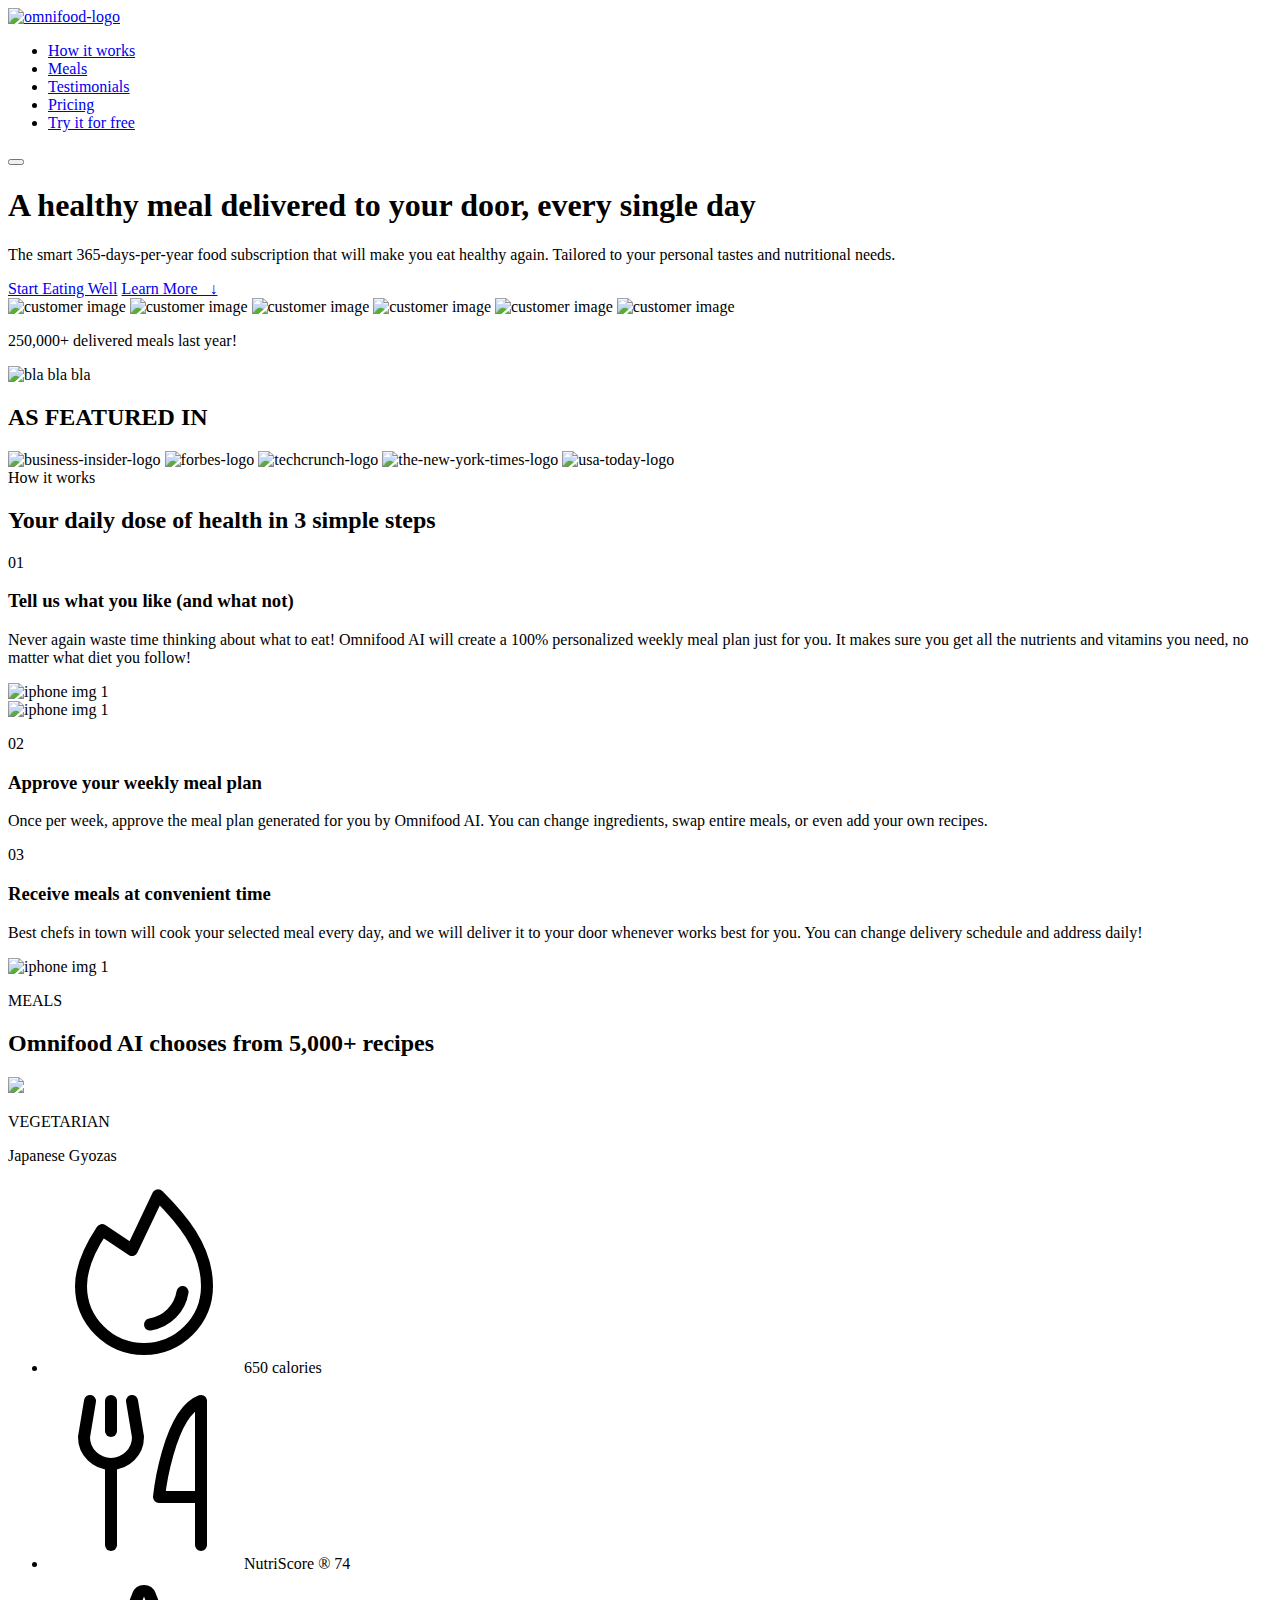
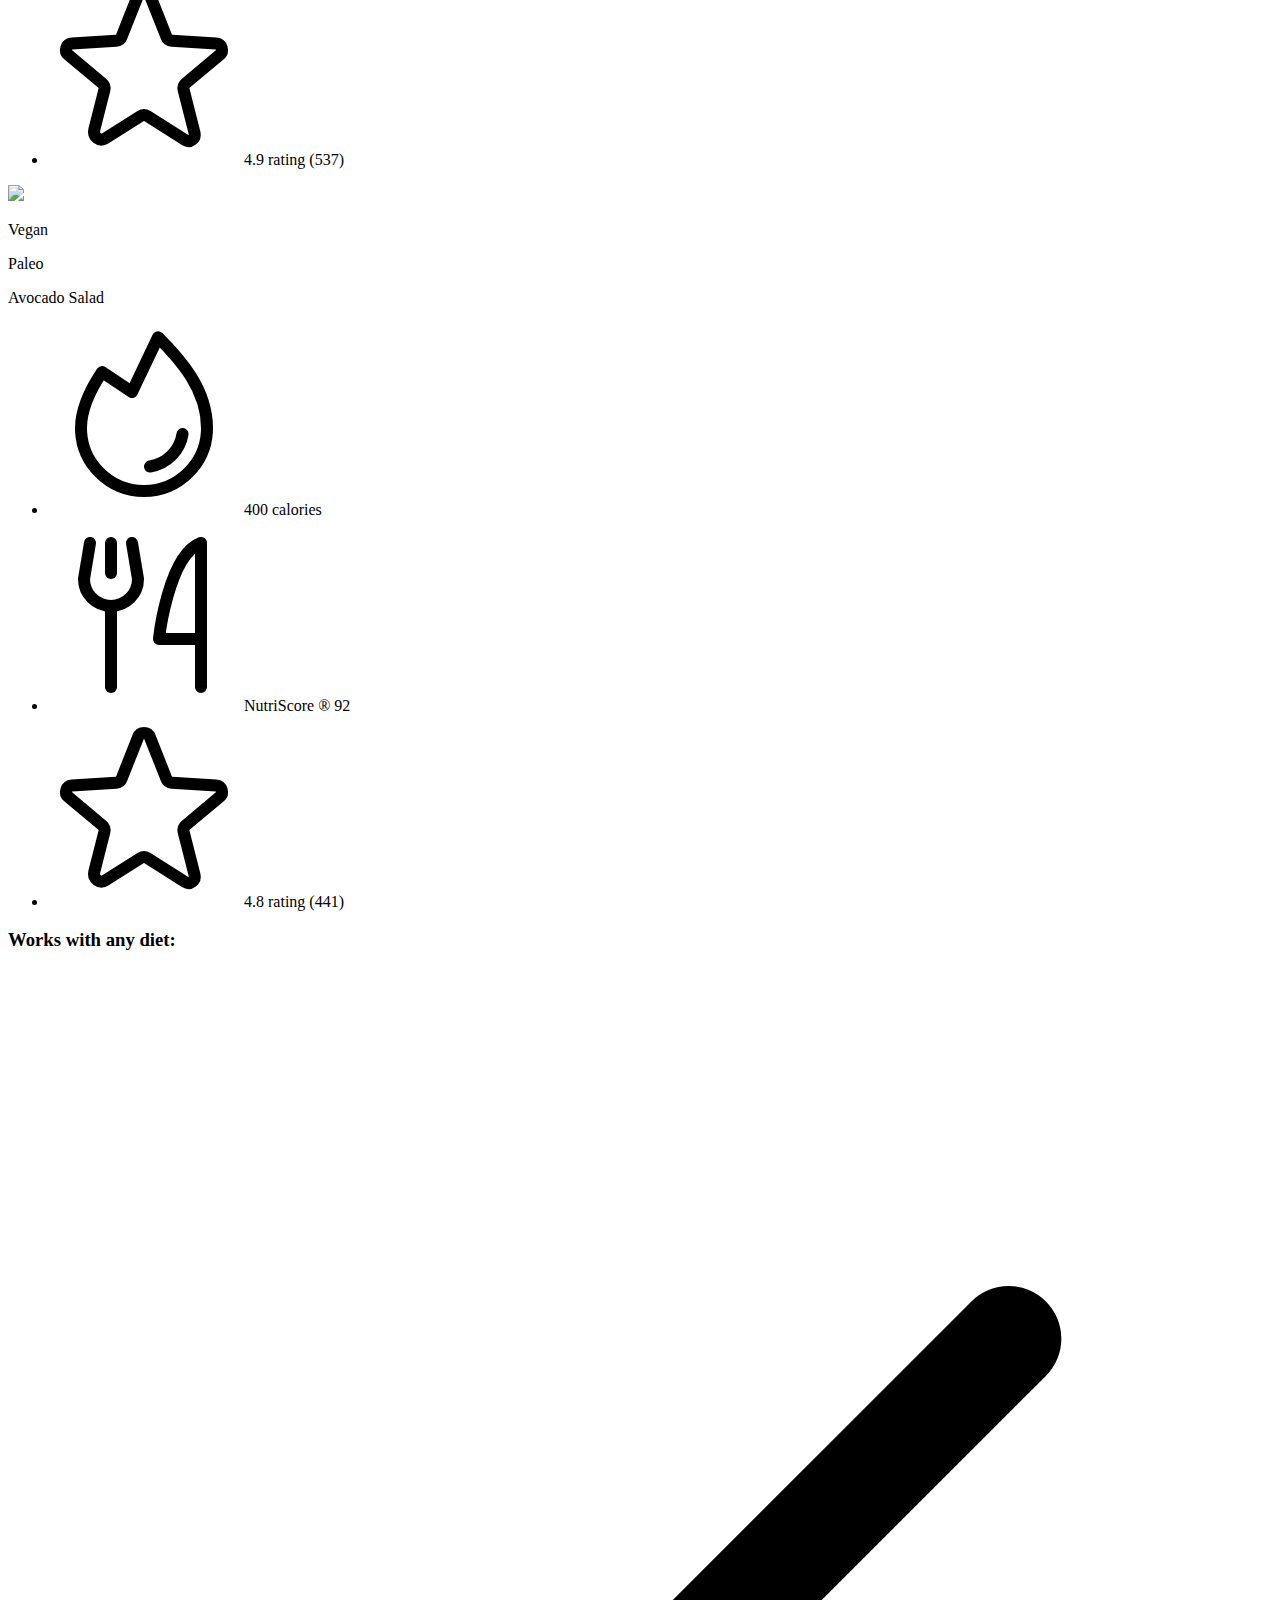
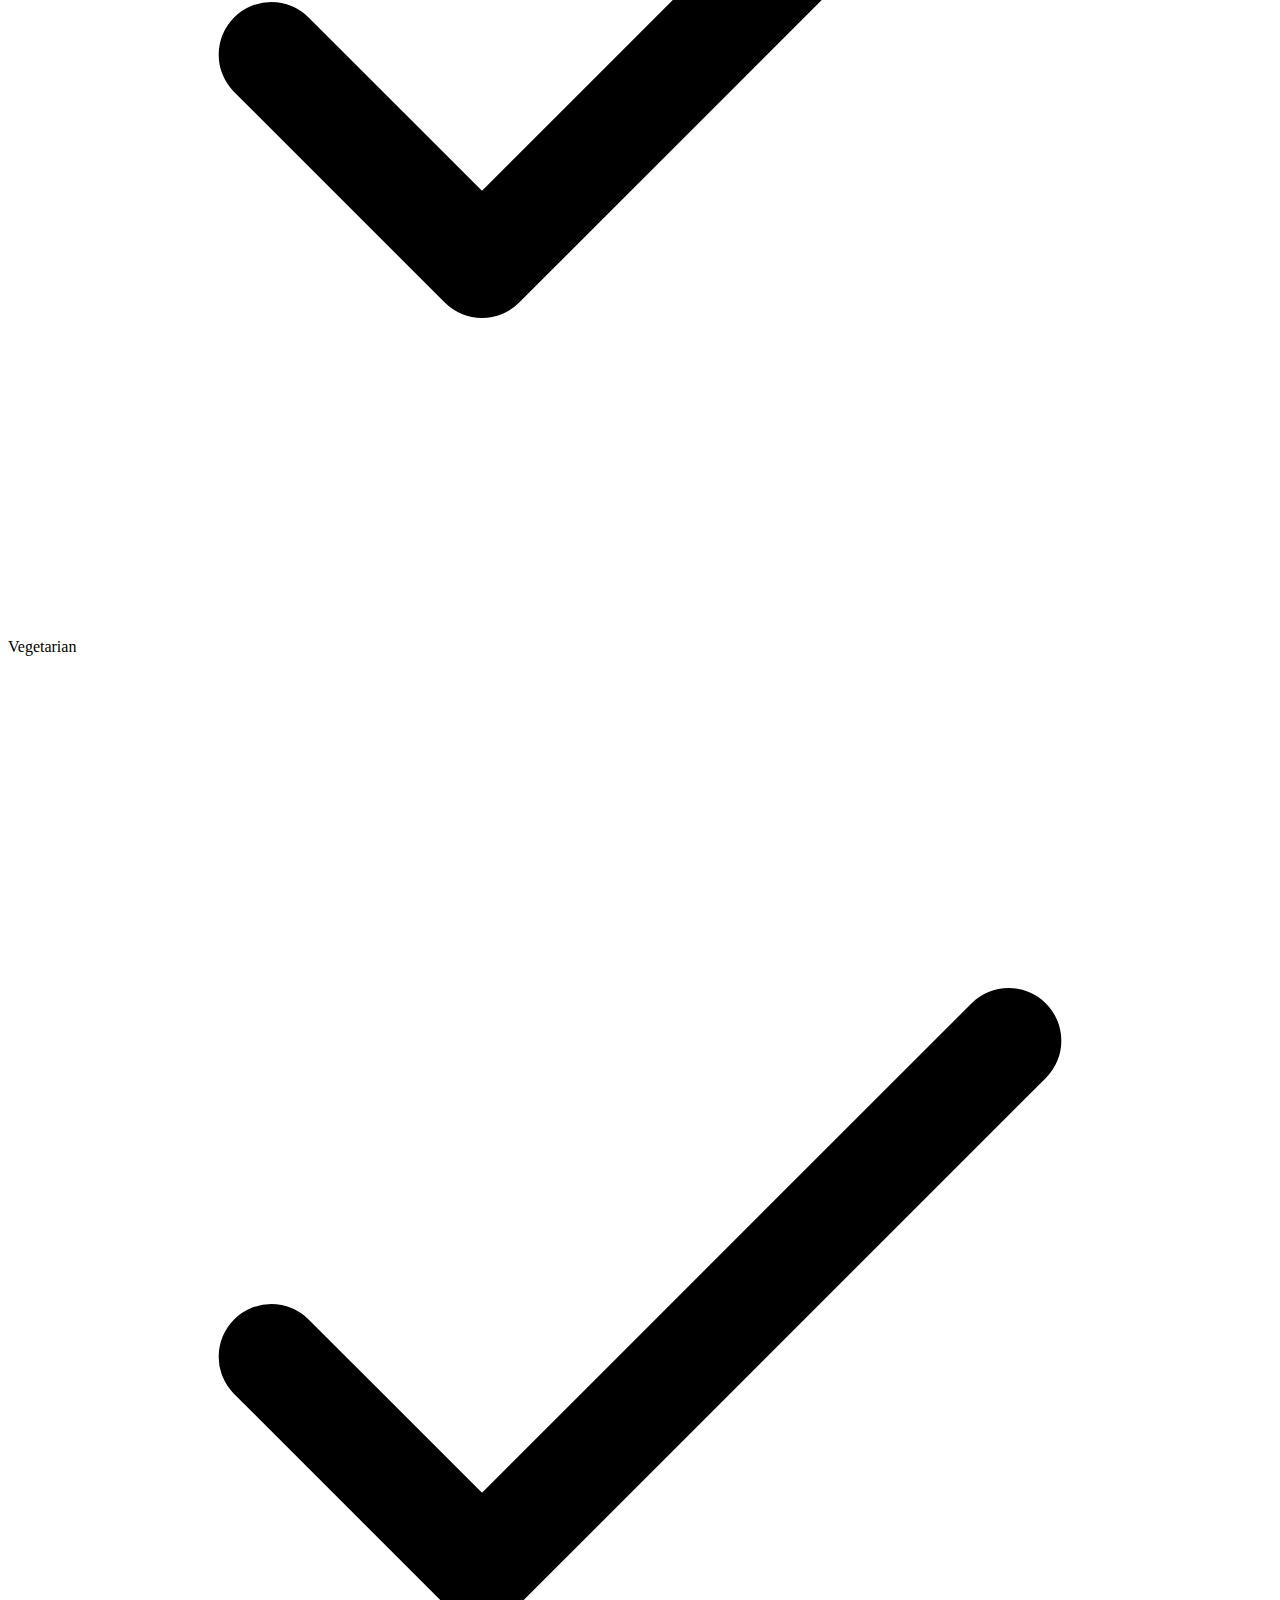
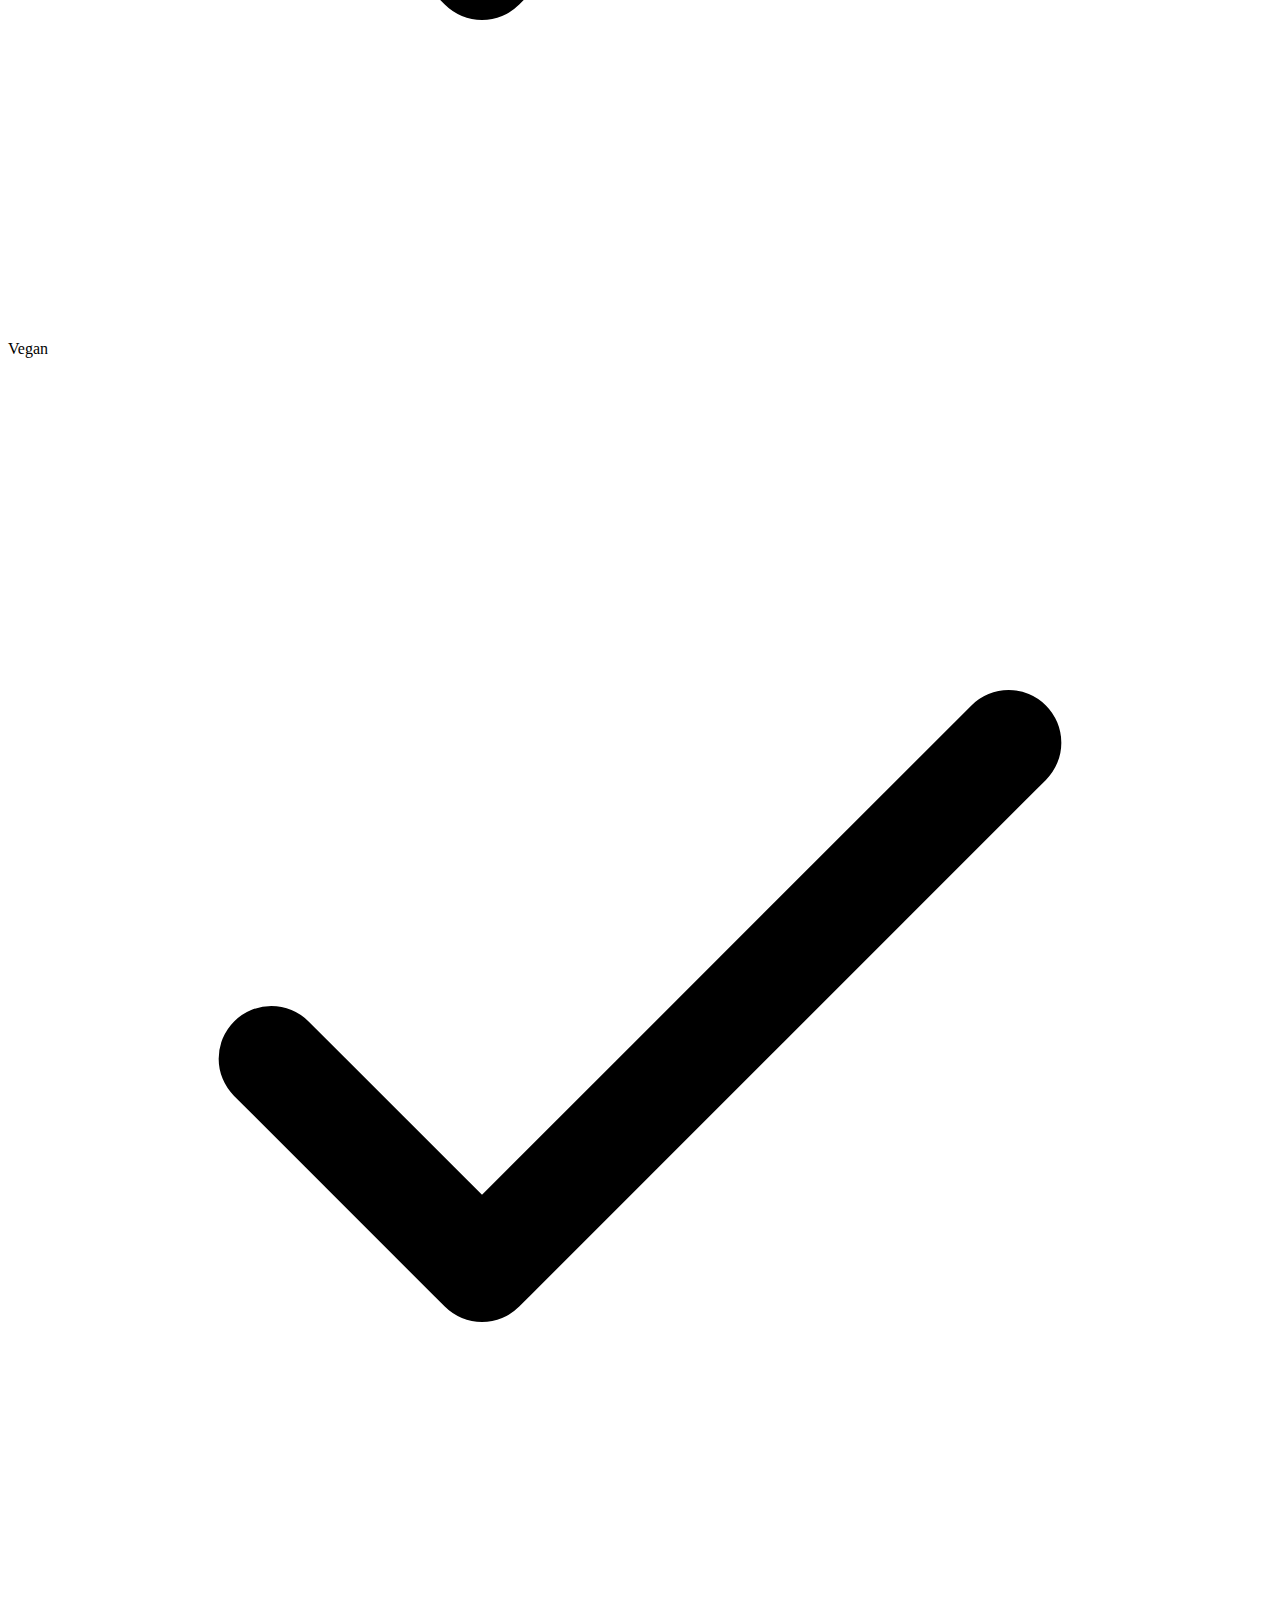
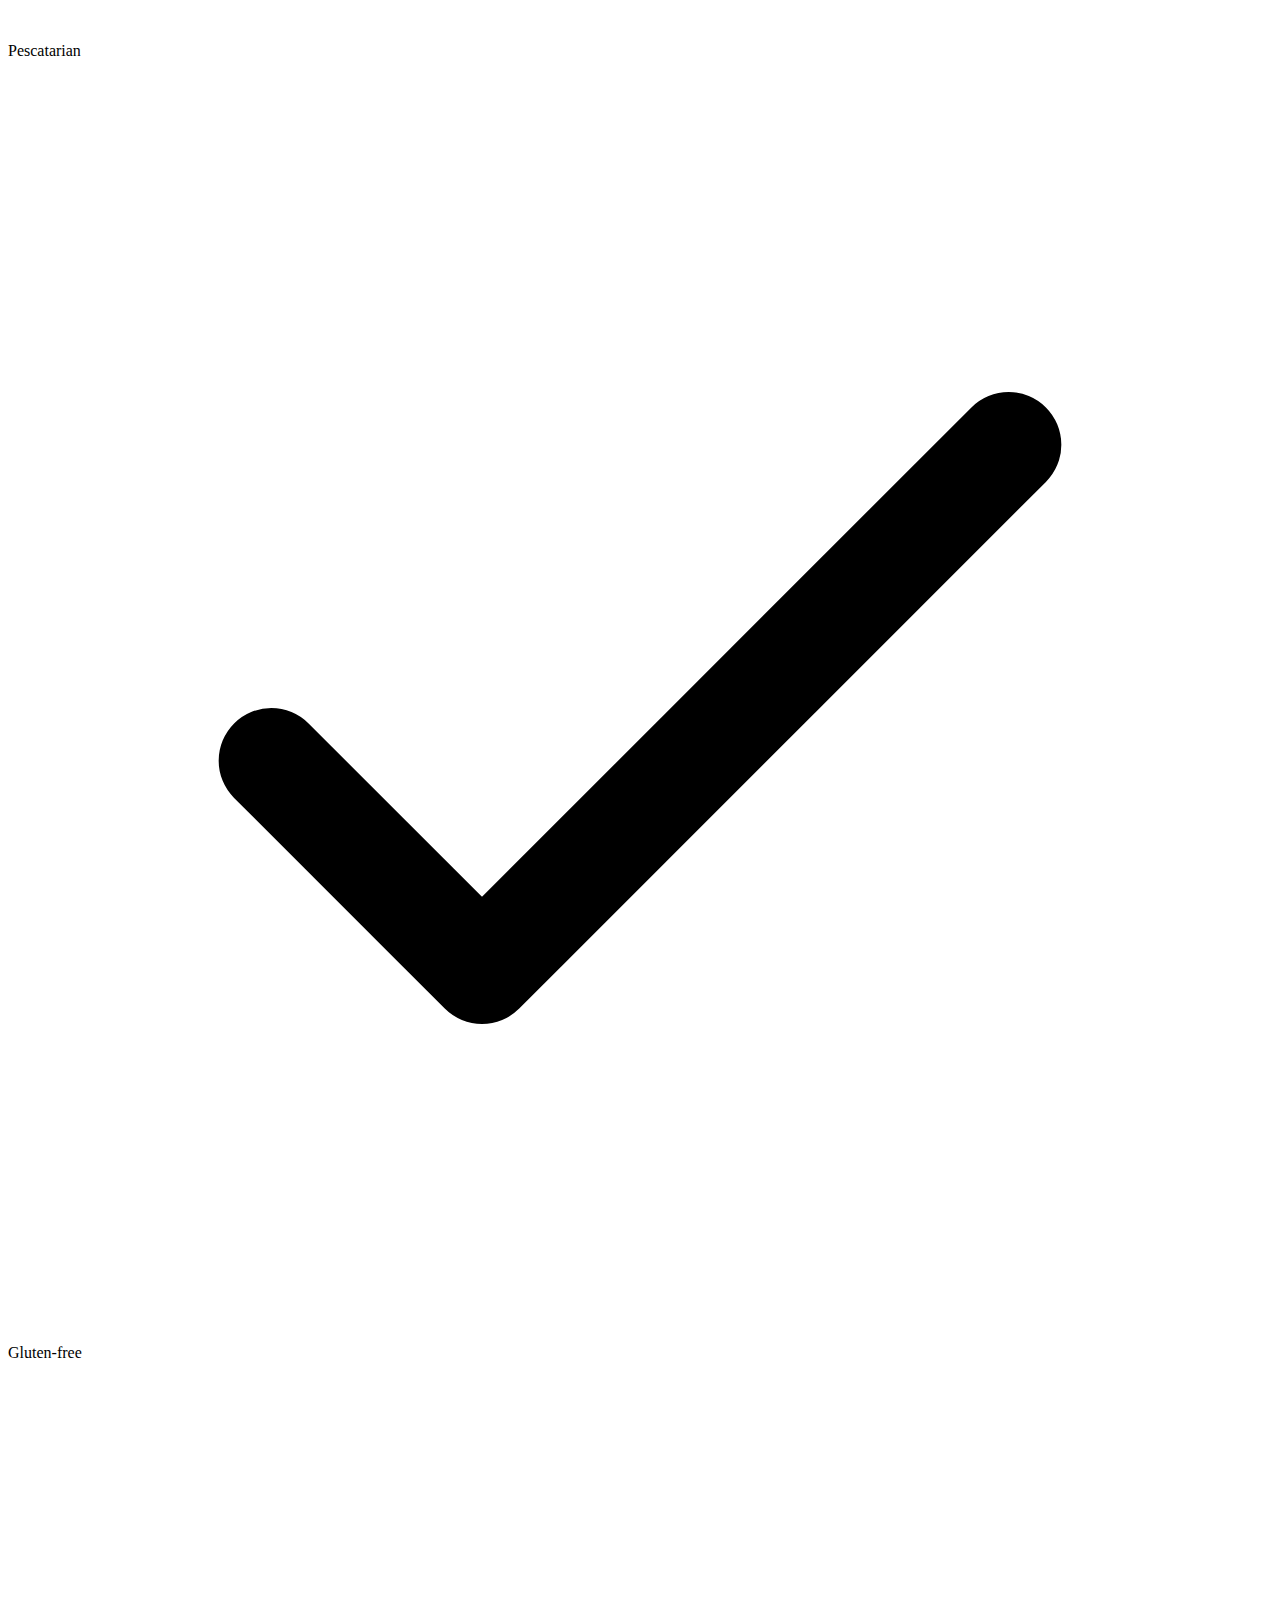
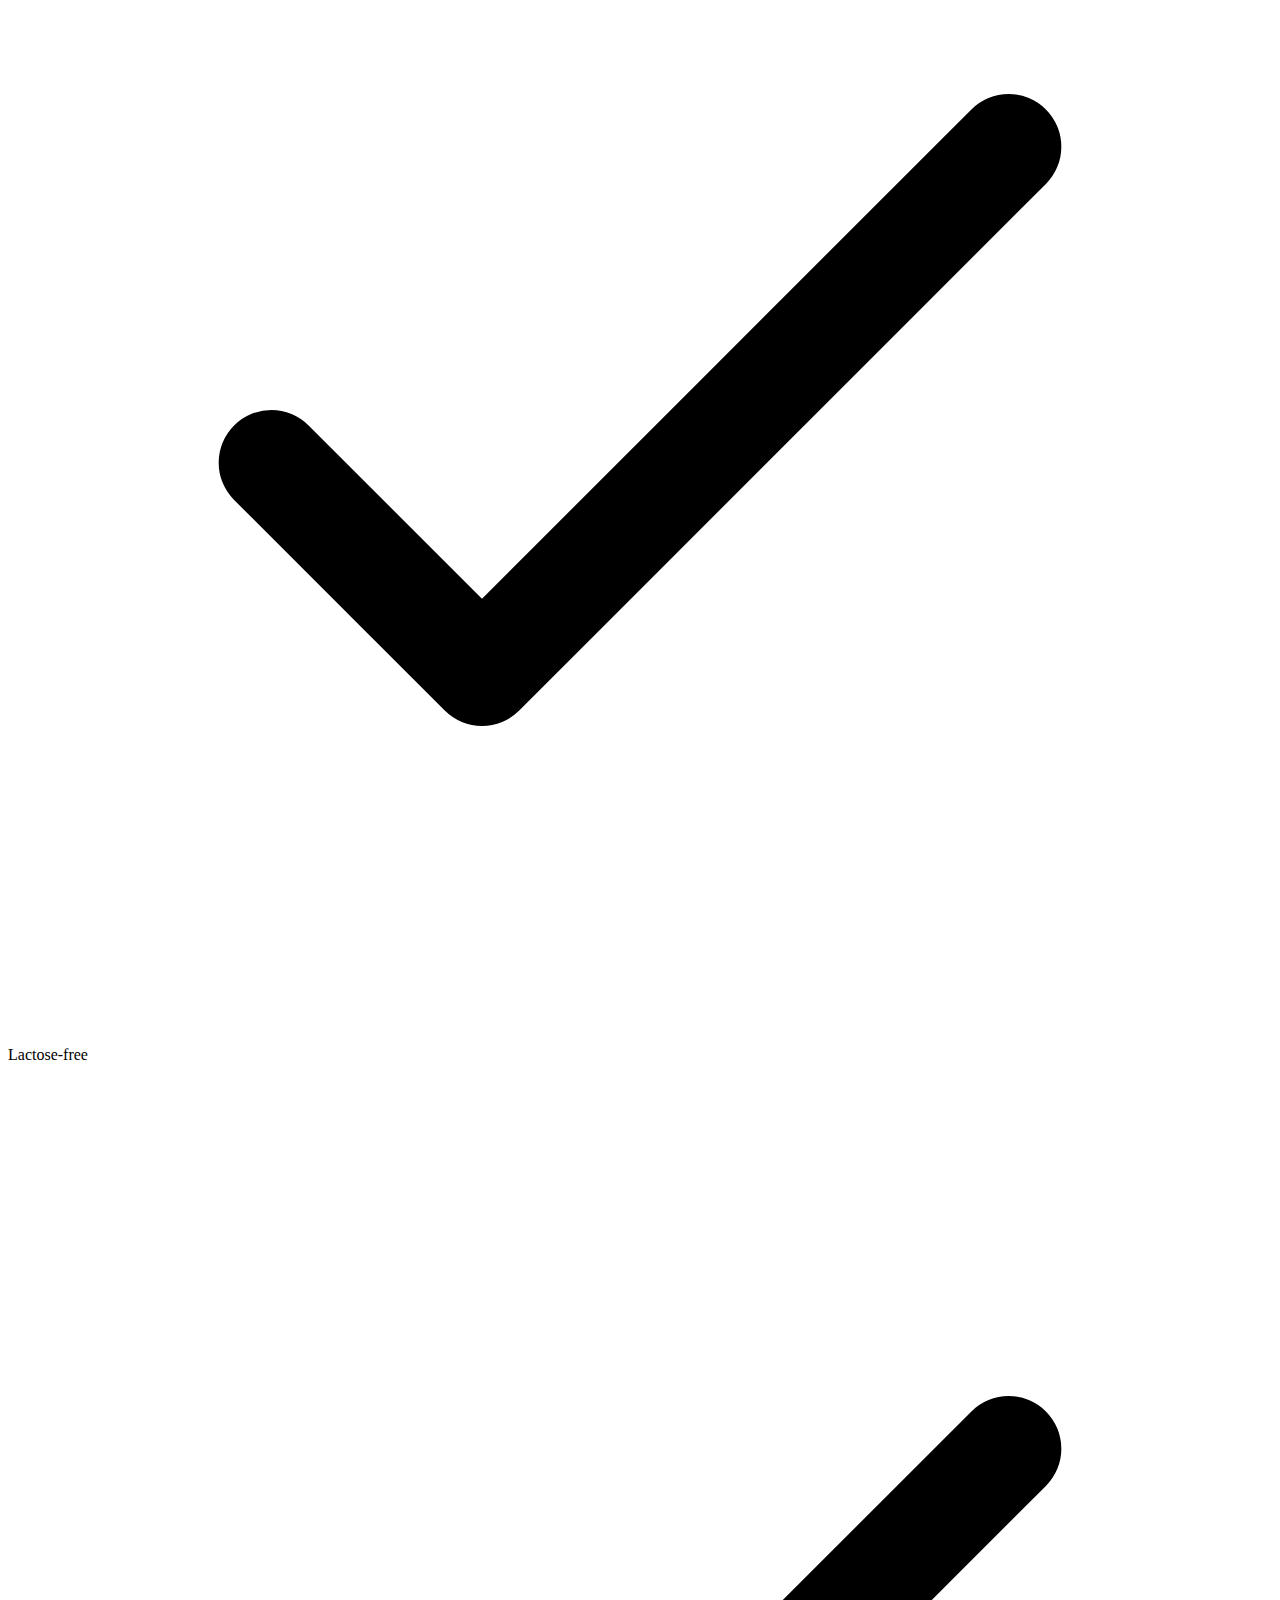
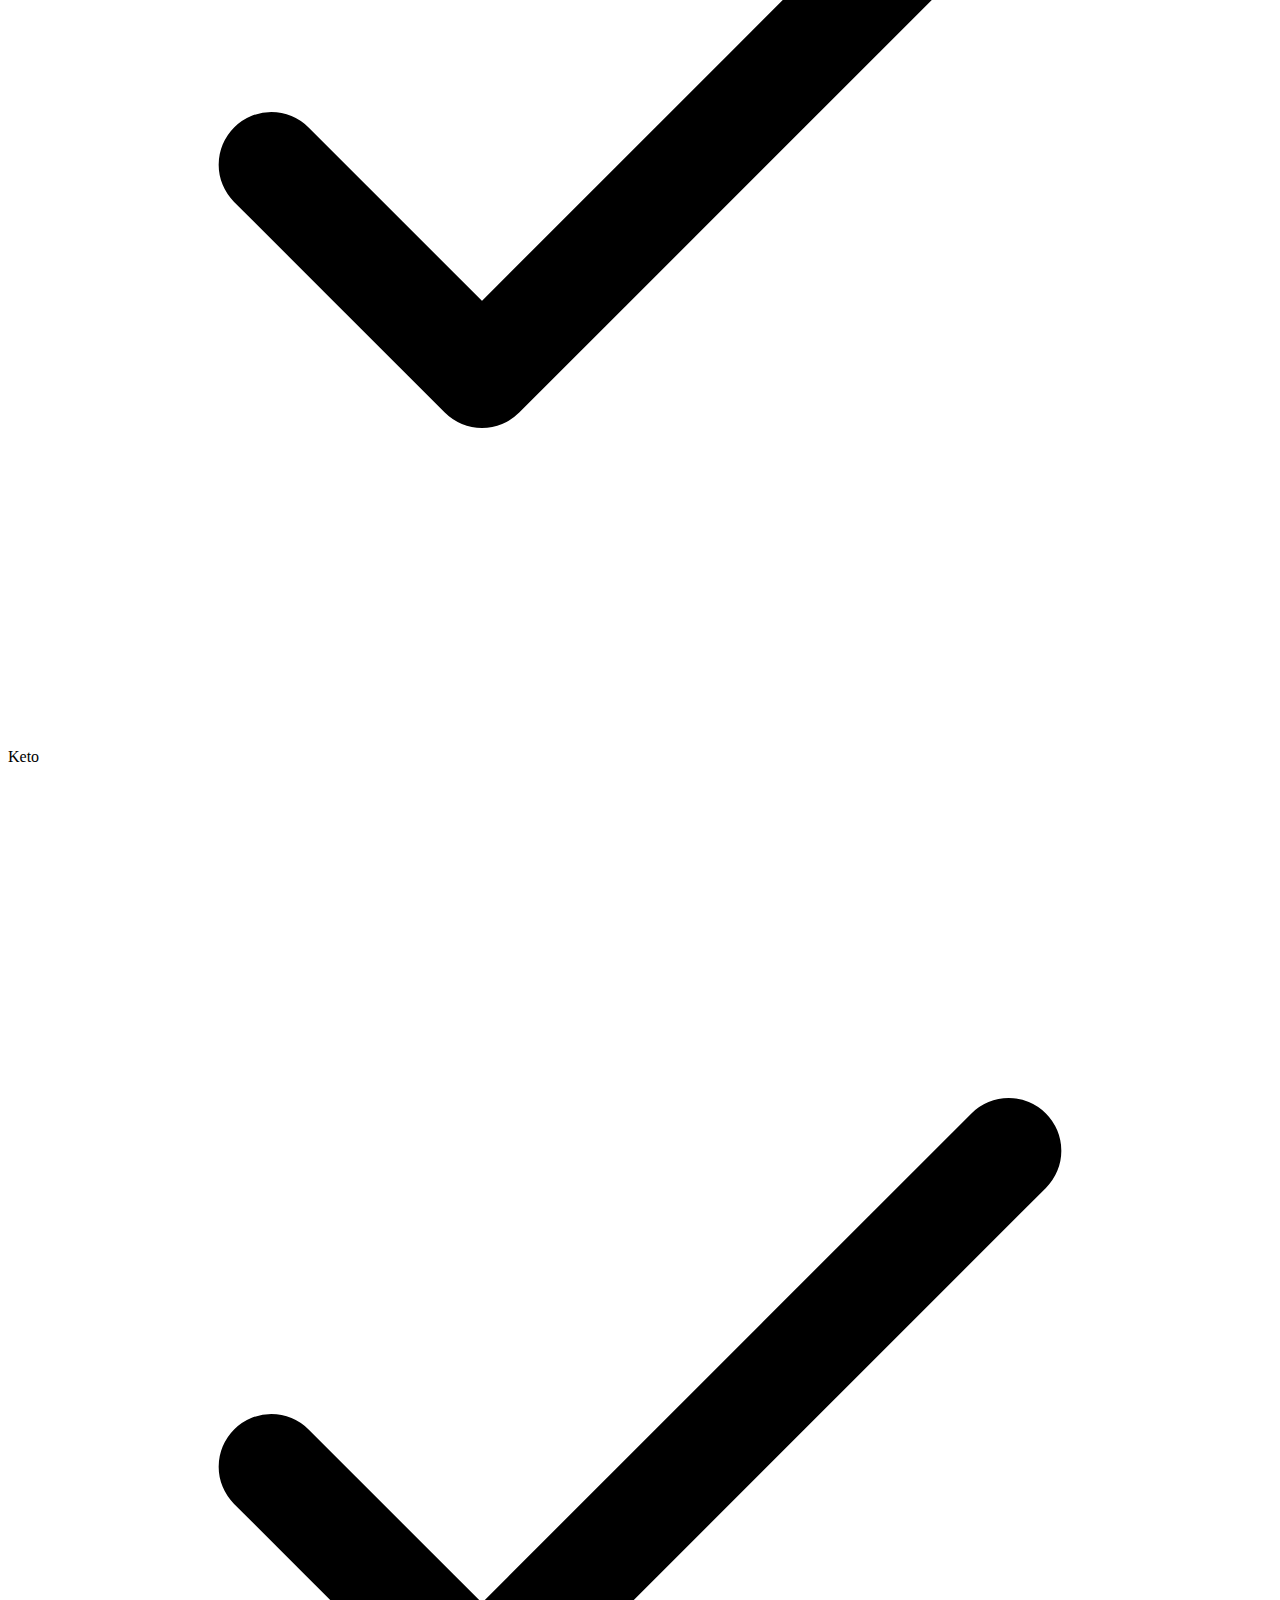
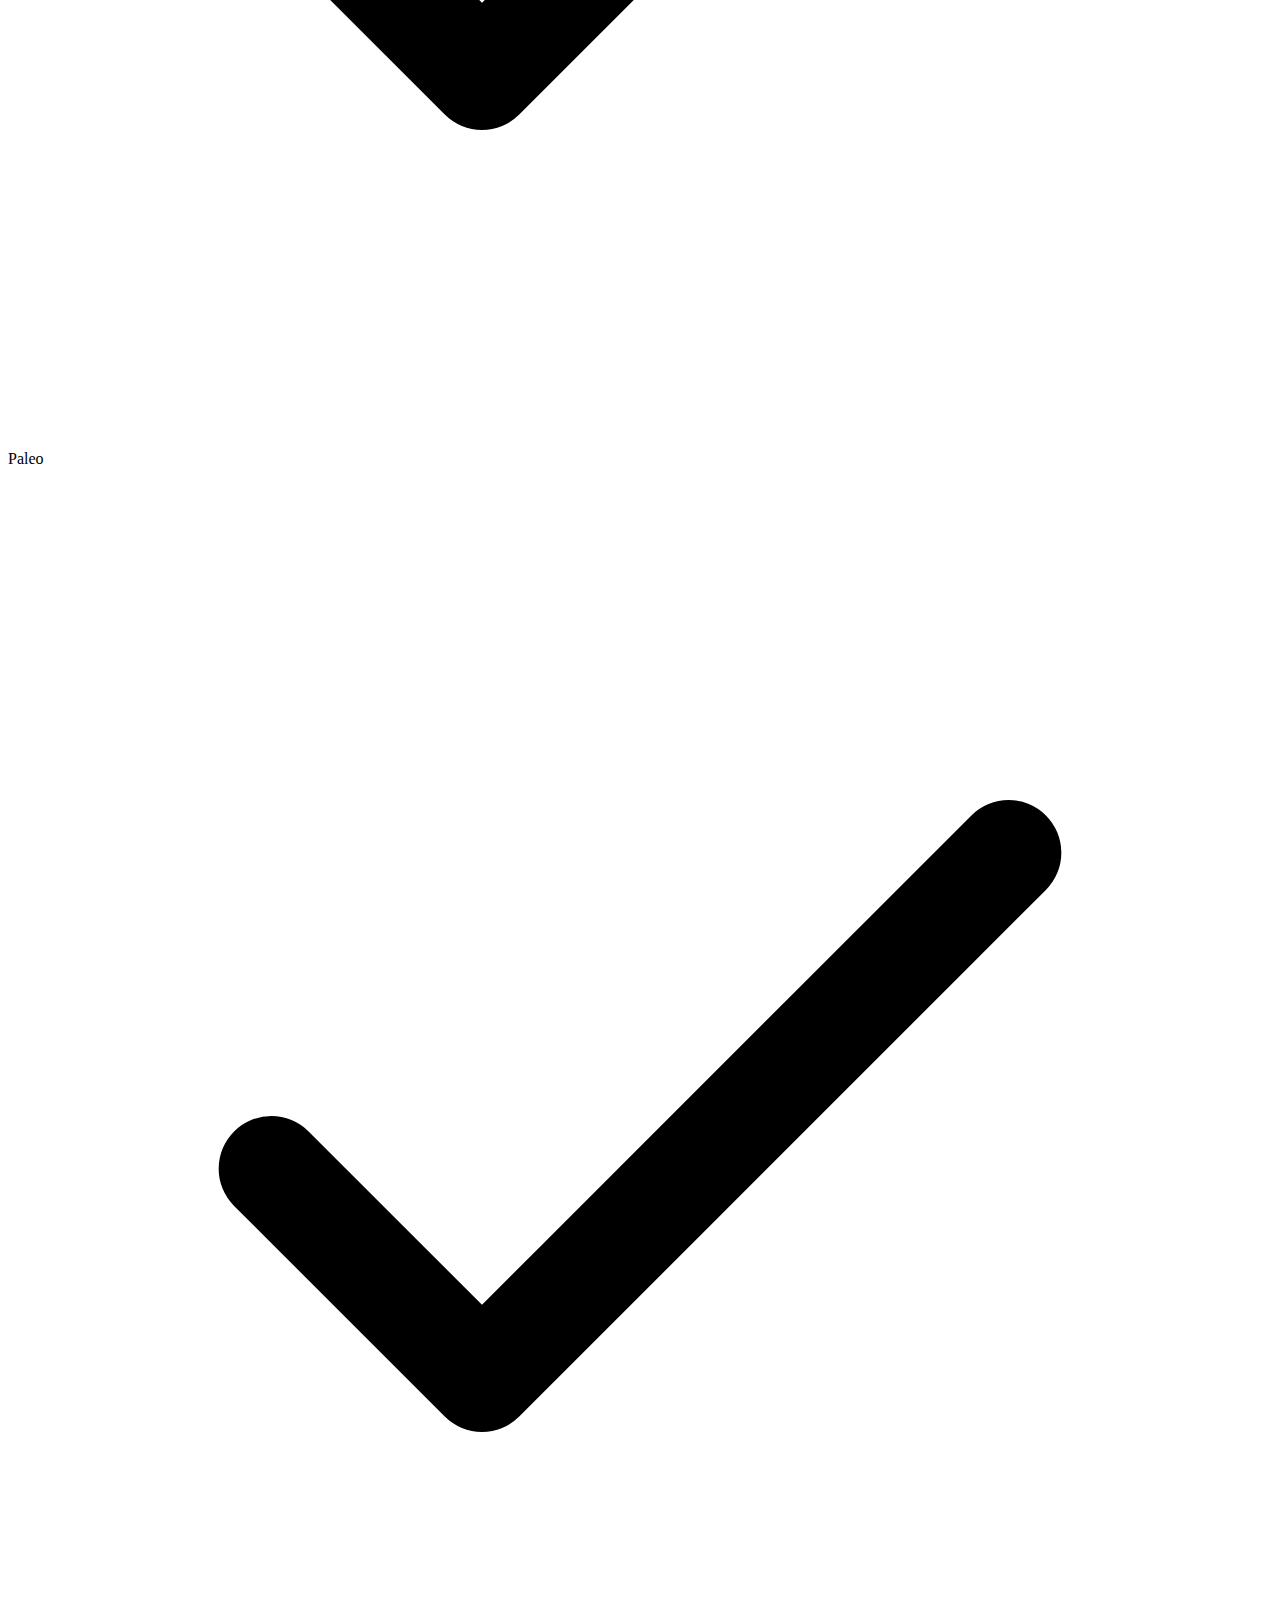
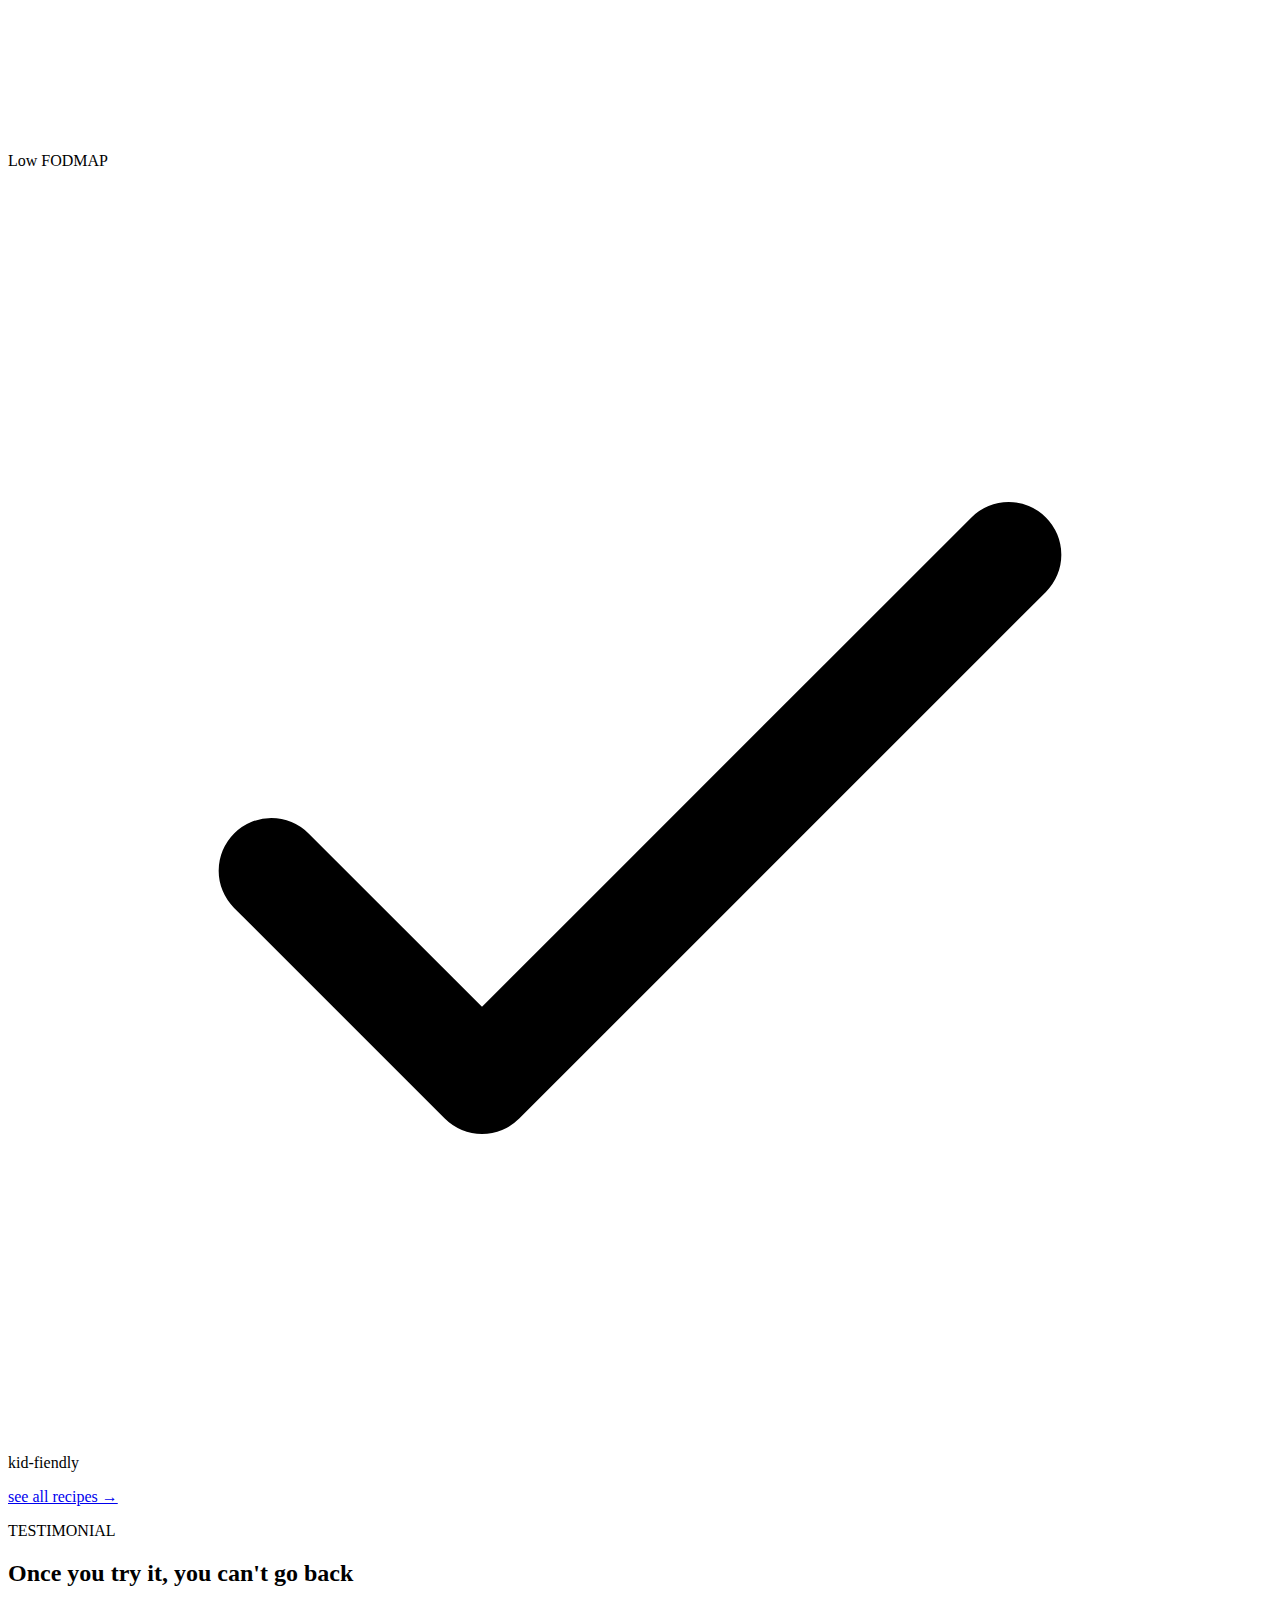
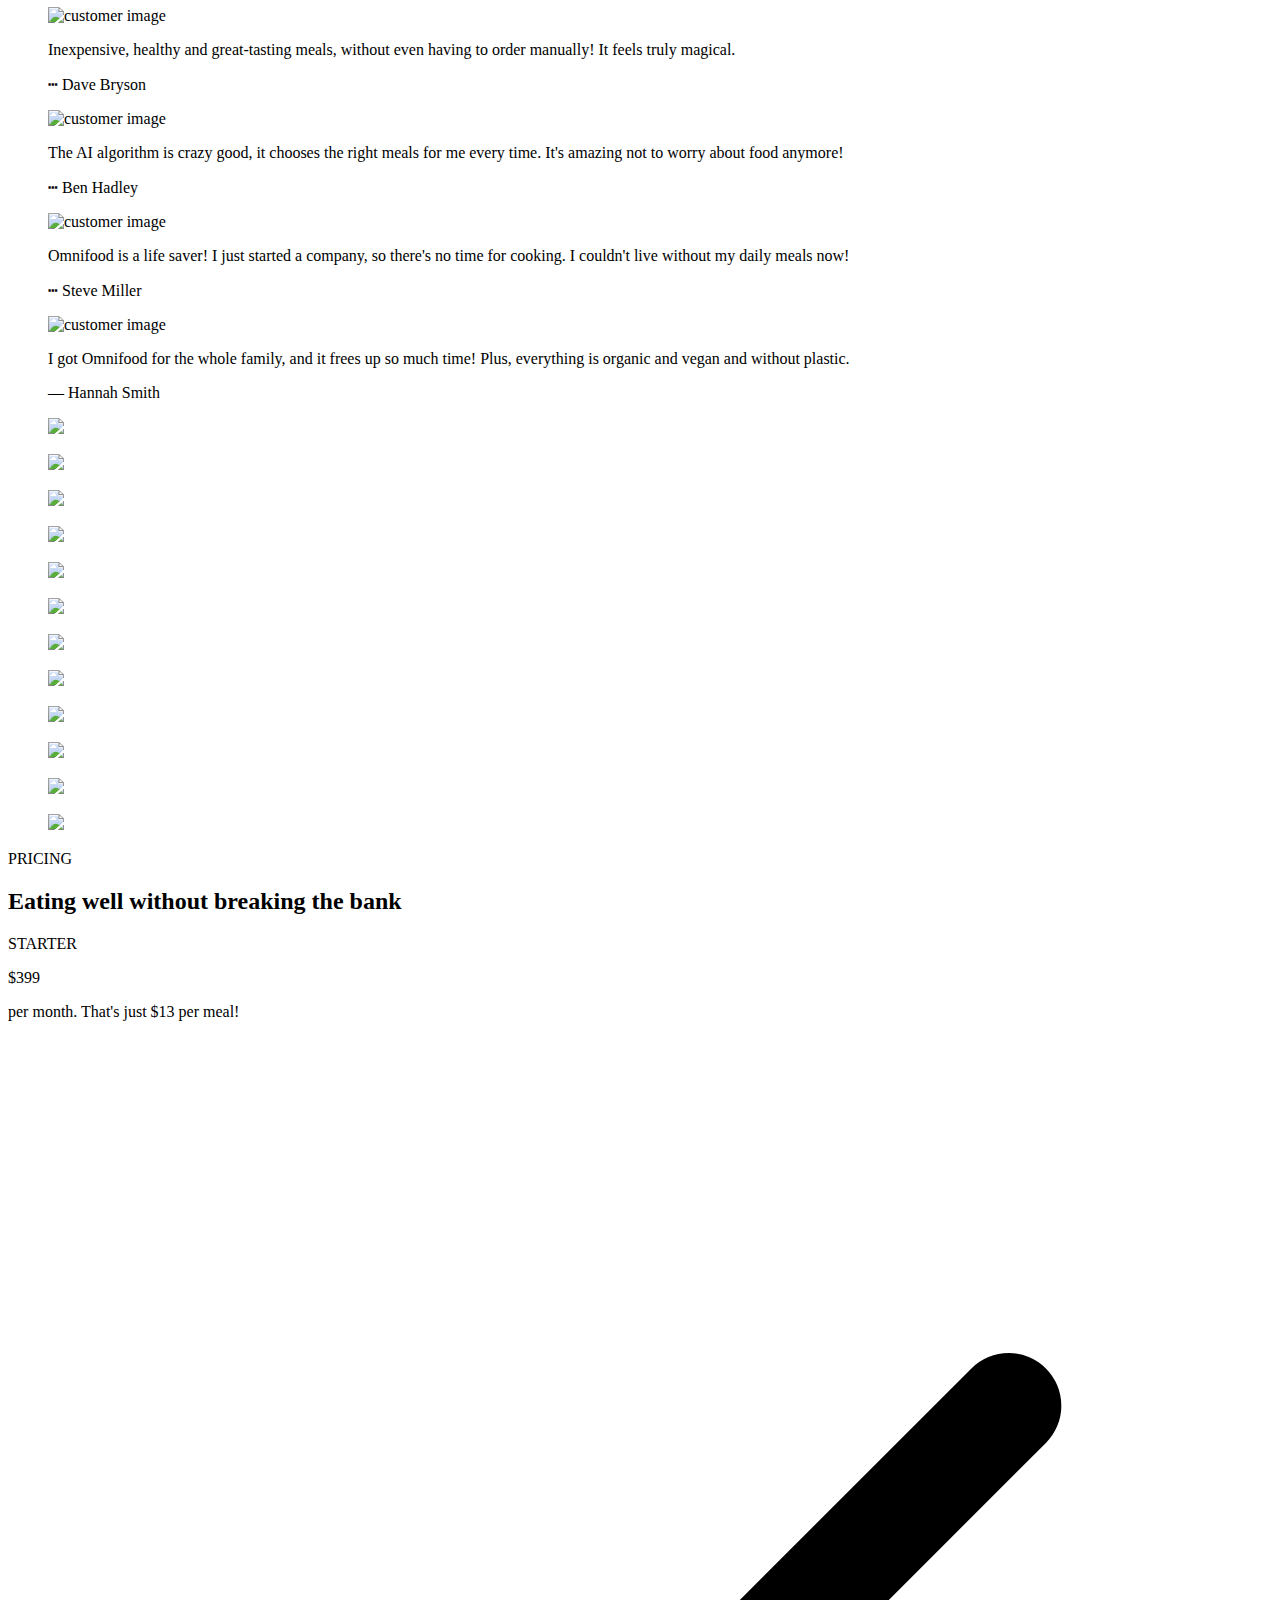
==== Omnifood.html @ 93176868 "Add files via upload" ====
<!DOCTYPE html>
<html lang="en">
  <head>
    <meta charset="UTF-8" />
    <meta http-equiv="X-UA-Compatible" content="IE=edge" />
    <meta name="viewport" content="width=device-width, initial-scale=1.0" />
    <title>Document</title>
    <link rel="stylesheet" href="css/style.css" />
    <link rel="stylesheet" href="css/howitworks.css" />
    <link rel="stylesheet" href="css/testimonials.css" />
    <link rel="preconnect" href="https://fonts.googleapis.com" />
    <link rel="preconnect" href="https://fonts.gstatic.com" crossorigin />
    <link rel="stylesheet" href="css/pricing.css" />
    <link rel="stylesheet" href="css/cta.css" />
    <link rel="stylesheet" href="css/footer.css" />
    <link rel="stylesheet" href="css/quries.css" />
    <link
      href="https://fonts.googleapis.com/css2?family=Rubik:wght@400;600;700&display=swap"
      rel="stylesheet"11111
    />
    <link rel="stylesheet" href="css/meals.css" />
    <script src="https://unpkg.com/ionicons@4.5.10-0/dist/ionicons.js"></script>
    <script defer src="script.js"></script>
    <script defer src="https://unpkg.com/smoothscroll-polyfill@0.4.4/dist/smoothscroll.min.js"></script>
  </head>
  <body>
    <!-- use nav-open for navigation link when width is less than 944px -->
    <header class="header-container">
        <a href="#">
          <img
          src="img/omnifood-logo.png"
          alt="omnifood-logo"
          class="omnifood-logo"
          />
        </a>
          <nav class="navigation">
          <ul class="nav-link-list">
            <li><a href="#hero-howitworks" for="hero-howitworks" class="nav-links">How it works</a></li>
            <li><a href="#meals" class="nav-links">Meals</a></li>
            <li><a href="#testimonials" class="nav-links">Testimonials</a></li>
            <li><a href="#pricing" class="nav-links">Pricing</a></li>
            <li><a href="#cta" class="nav-links nav-last-link">Try it for free</a></li>
          </ul>
        </nav>
        <button class="btn-icn">
          <ion-icon class="nav-icon-link" name="menu"></ion-icon>
          <ion-icon class="nav-icon-link" name="close"></ion-icon>
        </button>
    </header>
    <main>
      <section class="hero-section">
        <div class="hero-container">
          <div class="hero-text-box">
            <h1 class="hero-heading">
              A healthy meal delivered to your door, every single day
            </h1>
            <p class="hero-description">
              The smart 365-days-per-year food subscription that will make you
              eat healthy again. Tailored to your personal tastes and
              nutritional needs.
            </p>
            <a href="#cta" class="btn btn-right btn-full">Start Eating Well</a>
            <a href="#hero-howitworks" class="btn btn-outline">Learn More &nbsp; &darr;</a>
            <div class="images-container-box">
              <div class="images-container">
                <img src="img/customers/customer-1.jpg" alt="customer image" />
                <img src="img/customers/customer-2.jpg" alt="customer image" />
                <img src="img/customers/customer-3.jpg" alt="customer image" />
                <img src="img/customers/customer-4.jpg" alt="customer image" />
                <img src="img/customers/customer-5.jpg" alt="customer image" />
                <img src="img/customers/customer-6.jpg" alt="customer image" />
              </div>

              <p><span>250,000+</span> delivered meals last year!</p>
            </div>
          </div>
          <div class="hero-img-box">
            <img src="img/hero.png" alt="bla bla bla" class="hero-img" />
          </div>
        </div>
      </section>

      <section class="hero-howitworks" id="hero-howitworks">
        <div class="container">
          <h2 class="heading-featured-in">AS FEATURED IN</h2>
          <div class="container-featured-in">
            <img
              src="img/logos/business-insider.png"
              alt="business-insider-logo"
              class="business-insider logo"
            />
            <img
              src="img/logos/forbes.png"
              alt="forbes-logo"
              class="forbes logo"
            />
            <img
              src="img/logos/techcrunch.png"
              alt="techcrunch-logo"
              class="techcrunch logo"
            />
            <img
              src="img/logos/the-new-york-times.png"
              alt="the-new-york-times-logo"
              class="the-new-york-times logo"
            />
            <img
              src="img/logos/usa-today.png"
              alt="usa-today-logo"
              class="usa-today logo"
            />
          </div>
        </div>

        <div class="container">
          <div class="center">
            <span class="subheading">How it works</span>
            <h2 class="heading-secondary">
              Your daily dose of health in 3 simple steps
            </h2>
          </div>
        </div>

        <div class="container grid grid-2-cols margin-bottom">
          <div class="step-text-box a3">
            <p class="step-number">01</p>
            <h3 class="heading-tertiary">
              Tell us what you like (and what not)
            </h3>
            <p class="step-description">
              Never again waste time thinking about what to eat! Omnifood AI
              will create a 100% personalized weekly meal plan just for you. It
              makes sure you get all the nutrients and vitamins you need, no
              matter what diet you follow!
            </p>
          </div>

          <div class="step-img-box a2">
            <img
              src="img/app/app-screen-1.png"
              alt="iphone img 1"
              class="step-img step-img1"
            />
          </div>

          <!-- step2 -->

          <div class="step-img-box">
            <img
              src="img/app/app-screen-2.png"
              alt="iphone img 1"
              class="step-img step-img1"
            />
          </div>

          <div class="step-text-box a1">
            <p class="step-number">02</p>
            <h3 class="heading-tertiary">Approve your weekly meal plan</h3>
            <p class="step-description">
              Once per week, approve the meal plan generated for you by Omnifood
              AI. You can change ingredients, swap entire meals, or even add
              your own recipes.
            </p>
          </div>

          <!-- step3 -->

          <div class="step-text-box">
            <p class="step-number">03</p>
            <h3 class="heading-tertiary">Receive meals at convenient time</h3>
            <p class="step-description">
              Best chefs in town will cook your selected meal every day, and we
              will deliver it to your door whenever works best for you. You can
              change delivery schedule and address daily!
            </p>
          </div>

          <div class="step-img-box">
            <img
              src="img/app/app-screen-3.png"
              alt="iphone img 1"
              class="step-img step-img1"
            />
          </div>
        </div>
      </section>

      <section class="section-meals" id="meals">
        <div class="container">
          <div class="center">
            <p class="subheading">MEALS</p>
            <h2 class="heading-secondary">
              Omnifood AI chooses from 5,000+ recipes
            </h2>
          </div>

          <div class="meals">
            <div class="meal1 meal">
              <img class="meal-img" src="img/meals/meal-1.jpg" />
              <div class="main-pac">
                <div class="pac">
                  <p class="meal-type">VEGETARIAN</p>
                  <span class="meal-name">Japanese Gyozas</span>
                  <ul class="meal-elements">
                    <li class="meal-element">
                      <svg
                        xmlns="http://www.w3.org/2000/svg"
                        width="192"
                        height="192"
                        fill="#000000"
                        viewBox="0 0 256 256"
                        style="user-select: auto"
                        class="meal-icon"
                      >
                        <rect
                          width="256"
                          height="256"
                          fill="none"
                          style="user-select: auto"
                        ></rect>
                        <path
                          d="M179.4,148A52.2,52.2,0,0,1,136,191.4"
                          fill="none"
                          stroke="#000000"
                          stroke-linecap="round"
                          stroke-linejoin="round"
                          stroke-width="16"
                          style="user-select: auto"
                        ></path>
                        <path
                          d="M72,65.4C56.6,88.6,44,115.2,44,140a84,84,0,0,0,168,0c0-52-36-92-65.2-121.1h0L112,92,72,65.4Z"
                          fill="none"
                          stroke="#000000"
                          stroke-linecap="round"
                          stroke-linejoin="round"
                          stroke-width="16"
                          style="user-select: auto"
                        ></path>
                      </svg>
                      <span>650 calories</span>
                    </li>
                    <li class="meal-element">
                      <svg
                        xmlns="http://www.w3.org/2000/svg"
                        width="192"
                        height="192"
                        fill="#000000"
                        viewBox="0 0 256 256"
                        style="user-select: auto"
                        class="meal-icon"
                      >
                        <rect
                          width="256"
                          height="256"
                          fill="none"
                          style="user-select: auto"
                        ></rect>
                        <line
                          x1="84"
                          y1="32"
                          x2="84"
                          y2="72"
                          fill="none"
                          stroke="#000000"
                          stroke-linecap="round"
                          stroke-linejoin="round"
                          stroke-width="16"
                          style="user-select: auto"
                        ></line>
                        <line
                          x1="84"
                          y1="116"
                          x2="84"
                          y2="224"
                          fill="none"
                          stroke="#000000"
                          stroke-linecap="round"
                          stroke-linejoin="round"
                          stroke-width="16"
                          style="user-select: auto"
                        ></line>
                        <path
                          d="M112,32l8,48a36,36,0,0,1-72,0l8-48"
                          fill="none"
                          stroke="#000000"
                          stroke-linecap="round"
                          stroke-linejoin="round"
                          stroke-width="16"
                          style="user-select: auto"
                        ></path>
                        <path
                          d="M204,160H148S160,48,204,32V224"
                          fill="none"
                          stroke="#000000"
                          stroke-linecap="round"
                          stroke-linejoin="round"
                          stroke-width="16"
                          style="user-select: auto"
                        ></path>
                      </svg>
                      <span>NutriScore &reg; 74</span>
                    </li>
                    <li class="meal-element">
                      <svg
                        xmlns="http://www.w3.org/2000/svg"
                        width="192"
                        height="192"
                        fill="#000000"
                        viewBox="0 0 256 256"
                        style="user-select: auto"
                        class="meal-icon"
                      >
                        <rect
                          width="256"
                          height="256"
                          fill="none"
                          style="user-select: auto"
                        ></rect>
                        <path
                          d="M132.4,190.7l50.4,32c6.5,4.1,14.5-2,12.6-9.5l-14.6-57.4a8.7,8.7,0,0,1,2.9-8.8l45.2-37.7c5.9-4.9,2.9-14.8-4.8-15.3l-59-3.8a8.3,8.3,0,0,1-7.3-5.4l-22-55.4a8.3,8.3,0,0,0-15.6,0l-22,55.4a8.3,8.3,0,0,1-7.3,5.4L31.9,94c-7.7.5-10.7,10.4-4.8,15.3L72.3,147a8.7,8.7,0,0,1,2.9,8.8L61.7,209c-2.3,9,7.3,16.3,15,11.4l46.9-29.7A8.2,8.2,0,0,1,132.4,190.7Z"
                          fill="none"
                          stroke="#000000"
                          stroke-linecap="round"
                          stroke-linejoin="round"
                          stroke-width="16"
                          style="user-select: auto"
                        ></path>
                      </svg>
                      <span>4.9 rating (537)</span>
                    </li>
                  </ul>
                </div>
              </div>
            </div>

            <div class="meal2 meal">
              <img class="meal-img" src="img/meals/meal-1.jpg" />
              <div class="main-pac">
                <div class="pac">
                  <div class="meal-flex">
                  <p class="meal-type">Vegan</p>
                  <p class="meal-type">Paleo</p>
                </div>
                  <span class="meal-name">Avocado Salad</span>
                  <ul class="meal-elements">
                    <li class="meal-element">
                      <svg
                        xmlns="http://www.w3.org/2000/svg"
                        width="192"
                        height="192"
                        fill="#000000"
                        viewBox="0 0 256 256"
                        style="user-select: auto"
                        class="meal-icon"
                      >
                        <rect
                          width="256"
                          height="256"
                          fill="none"
                          style="user-select: auto"
                        ></rect>
                        <path
                          d="M179.4,148A52.2,52.2,0,0,1,136,191.4"
                          fill="none"
                          stroke="#000000"
                          stroke-linecap="round"
                          stroke-linejoin="round"
                          stroke-width="16"
                          style="user-select: auto"
                        ></path>
                        <path
                          d="M72,65.4C56.6,88.6,44,115.2,44,140a84,84,0,0,0,168,0c0-52-36-92-65.2-121.1h0L112,92,72,65.4Z"
                          fill="none"
                          stroke="#000000"
                          stroke-linecap="round"
                          stroke-linejoin="round"
                          stroke-width="16"
                          style="user-select: auto"
                        ></path>
                      </svg>
                      <span>400 calories</span>
                    </li>
                    <li class="meal-element">
                      <svg
                        xmlns="http://www.w3.org/2000/svg"
                        width="192"
                        height="192"
                        fill="#000000"
                        viewBox="0 0 256 256"
                        style="user-select: auto"
                        class="meal-icon"
                      >
                        <rect
                          width="256"
                          height="256"
                          fill="none"
                          style="user-select: auto"
                        ></rect>
                        <line
                          x1="84"
                          y1="32"
                          x2="84"
                          y2="72"
                          fill="none"
                          stroke="#000000"
                          stroke-linecap="round"
                          stroke-linejoin="round"
                          stroke-width="16"
                          style="user-select: auto"
                        ></line>
                        <line
                          x1="84"
                          y1="116"
                          x2="84"
                          y2="224"
                          fill="none"
                          stroke="#000000"
                          stroke-linecap="round"
                          stroke-linejoin="round"
                          stroke-width="16"
                          style="user-select: auto"
                        ></line>
                        <path
                          d="M112,32l8,48a36,36,0,0,1-72,0l8-48"
                          fill="none"
                          stroke="#000000"
                          stroke-linecap="round"
                          stroke-linejoin="round"
                          stroke-width="16"
                          style="user-select: auto"
                        ></path>
                        <path
                          d="M204,160H148S160,48,204,32V224"
                          fill="none"
                          stroke="#000000"
                          stroke-linecap="round"
                          stroke-linejoin="round"
                          stroke-width="16"
                          style="user-select: auto"
                        ></path>
                      </svg>
                      <span>NutriScore &reg; 92</span>
                    </li>
                    <li class="meal-element">
                      <svg
                        xmlns="http://www.w3.org/2000/svg"
                        width="192"
                        height="192"
                        fill="#000000"
                        viewBox="0 0 256 256"
                        style="user-select: auto"
                        class="meal-icon"
                      >
                        <rect
                          width="256"
                          height="256"
                          fill="none"
                          style="user-select: auto"
                        ></rect>
                        <path
                          d="M132.4,190.7l50.4,32c6.5,4.1,14.5-2,12.6-9.5l-14.6-57.4a8.7,8.7,0,0,1,2.9-8.8l45.2-37.7c5.9-4.9,2.9-14.8-4.8-15.3l-59-3.8a8.3,8.3,0,0,1-7.3-5.4l-22-55.4a8.3,8.3,0,0,0-15.6,0l-22,55.4a8.3,8.3,0,0,1-7.3,5.4L31.9,94c-7.7.5-10.7,10.4-4.8,15.3L72.3,147a8.7,8.7,0,0,1,2.9,8.8L61.7,209c-2.3,9,7.3,16.3,15,11.4l46.9-29.7A8.2,8.2,0,0,1,132.4,190.7Z"
                          fill="none"
                          stroke="#000000"
                          stroke-linecap="round"
                          stroke-linejoin="round"
                          stroke-width="16"
                          style="user-select: auto"
                        ></path>
                      </svg>
                      <span>4.8 rating (441)</span>
                    </li>
                  </ul>
                </div>
              </div>
            </div>

            <div class="meal3">
              <h3 class="heading-tertiary">Works with any diet:</h3>
              <div class="diets">
                <p class="diet-item">
                  <svg
                    xmlns="http://www.w3.org/2000/svg"
                    class="diet-icon"
                    fill="none"
                    viewBox="0 0 24 24"
                    stroke="currentColor"
                    stroke-width="2"
                  >
                    <path
                      stroke-linecap="round"
                      stroke-linejoin="round"
                      d="M5 13l4 4L19 7"
                    />
                  </svg>
                  <span>Vegetarian</span>
                </p>
                <p class="diet-item">
                  <svg
                    xmlns="http://www.w3.org/2000/svg"
                    class="diet-icon"
                    fill="none"
                    viewBox="0 0 24 24"
                    stroke="currentColor"
                    stroke-width="2"
                  >
                    <path
                      stroke-linecap="round"
                      stroke-linejoin="round"
                      d="M5 13l4 4L19 7"
                    />
                  </svg>
                  Vegan
                </p>
                <p class="diet-item">
                  <svg
                    xmlns="http://www.w3.org/2000/svg"
                    class="diet-icon"
                    fill="none"
                    viewBox="0 0 24 24"
                    stroke="currentColor"
                    stroke-width="2"
                  >
                    <path
                      stroke-linecap="round"
                      stroke-linejoin="round"
                      d="M5 13l4 4L19 7"
                    />
                  </svg>
                  Pescatarian
                </p>
                <p class="diet-item">
                  <svg
                    xmlns="http://www.w3.org/2000/svg"
                    class="diet-icon"
                    fill="none"
                    viewBox="0 0 24 24"
                    stroke="currentColor"
                    stroke-width="2"
                  >
                    <path
                      stroke-linecap="round"
                      stroke-linejoin="round"
                      d="M5 13l4 4L19 7"
                    />
                  </svg>
                  Gluten-free
                </p>
                <p class="diet-item">
                  <svg
                    xmlns="http://www.w3.org/2000/svg"
                    class="diet-icon"
                    fill="none"
                    viewBox="0 0 24 24"
                    stroke="currentColor"
                    stroke-width="2"
                  >
                    <path
                      stroke-linecap="round"
                      stroke-linejoin="round"
                      d="M5 13l4 4L19 7"
                    />
                  </svg>
                  Lactose-free
                </p>
                <p class="diet-item">
                  <svg
                    xmlns="http://www.w3.org/2000/svg"
                    class="diet-icon"
                    fill="none"
                    viewBox="0 0 24 24"
                    stroke="currentColor"
                    stroke-width="2"
                  >
                    <path
                      stroke-linecap="round"
                      stroke-linejoin="round"
                      d="M5 13l4 4L19 7"
                    />
                  </svg>
                  Keto
                </p>
                <p class="diet-item">
                  <svg
                    xmlns="http://www.w3.org/2000/svg"
                    class="diet-icon"
                    fill="none"
                    viewBox="0 0 24 24"
                    stroke="currentColor"
                    stroke-width="2"
                  >
                    <path
                      stroke-linecap="round"
                      stroke-linejoin="round"
                      d="M5 13l4 4L19 7"
                    />
                  </svg>
                  Paleo
                </p>
                <p class="diet-item">
                  <svg
                    xmlns="http://www.w3.org/2000/svg"
                    class="diet-icon"
                    fill="none"
                    viewBox="0 0 24 24"
                    stroke="currentColor"
                    stroke-width="2"
                  >
                    <path
                      stroke-linecap="round"
                      stroke-linejoin="round"
                      d="M5 13l4 4L19 7"
                    />
                  </svg>
                  Low FODMAP
                </p>
                <p class="diet-item">
                  <svg
                    xmlns="http://www.w3.org/2000/svg"
                    class="diet-icon"
                    fill="none"
                    viewBox="0 0 24 24"
                    stroke="currentColor"
                    stroke-width="2"
                  >
                    <path
                      stroke-linecap="round"
                      stroke-linejoin="round"
                      d="M5 13l4 4L19 7"
                    />
                  </svg>
                  kid-fiendly
                </p>
              </div>
            </div>
          </div>

          <div class="recipe-container">
            <a href="#" class="recipe-link">see all recipes &rarr;</a>
          </div>
        </div>
      </section>

      <section class="testimonial-section margin-bottom" id="testimonials">
        <div class="testimonials">
          <p class="subheading">TESTIMONIAL</p>
          <h2 class="heading-secondary">Once you try it, you can't go back</h2>
          <div class="testimonial">
            <!-- 01 -->
            <figure class="testimonial-cell">
              <img src="img/customers/dave.jpg" alt="customer image" />
              <p>
                Inexpensive, healthy and great-tasting meals, without even
                having to order manually! It feels truly magical.
              </p>
              <span>&#x2505; Dave Bryson</span>
            </figure>
            <!-- 02 -->
            <figure class="testimonial-cell">
              <img src="img/customers/ben.jpg" alt="customer image" />
              <p>
                The AI algorithm is crazy good, it chooses the right meals for
                me every time. It's amazing not to worry about food anymore!
              </p>
              <span>&#x2505; Ben Hadley</span>
            </figure>
            <!-- 03 -->
            <figure class="testimonial-cell">
              <img src="img/customers/steve.jpg" alt="customer image" />
              <p>
                Omnifood is a life saver! I just started a company, so there's
                no time for cooking. I couldn't live without my daily meals now!
              </p>
              <span>&#x2505; Steve Miller</span>
            </figure>
            <!-- 04 -->
            <figure class="testimonial-cell">
              <img src="img/customers/hannah.jpg" alt="customer image" />
              <p>
                I got Omnifood for the whole family, and it frees up so much
                time! Plus, everything is organic and vegan and without plastic.
              </p>
              <span>&mdash; Hannah Smith</span>
            </figure>
          </div>
        </div>

        <div class="testimonial-img">
          <div class="testimonial-img-container">

            <figure class="test-image-holder"><img src="img/gallery/gallery-1.jpg" /></figure>
            <figure class="test-image-holder"><img src="img/gallery/gallery-2.jpg" /></figure>
            <figure class="test-image-holder"><img src="img/gallery/gallery-3.jpg" /></figure>
            <figure class="test-image-holder"><img src="img/gallery/gallery-4.jpg" /></figure>
            <figure class="test-image-holder"><img src="img/gallery/gallery-5.jpg" /></figure>
            <figure class="test-image-holder"><img src="img/gallery/gallery-6.jpg" /></figure>
            <figure class="test-image-holder"><img src="img/gallery/gallery-7.jpg" /></figure>
            <figure class="test-image-holder"><img src="img/gallery/gallery-8.jpg" /></figure>
            <figure class="test-image-holder"><img src="img/gallery/gallery-9.jpg" /></figure>
            <figure class="test-image-holder"><img src="img/gallery/gallery-10.jpg" /></figure>
            <figure class="test-image-holder"><img src="img/gallery/gallery-11.jpg" /></figure>
            <figure class="test-image-holder"><img src="img/gallery/gallery-12.jpg" /></figure>
          </div>
        </figure>
        </section>

        <section class="section-pricing margin-bottom" id="pricing">
          <div class="container">
            <p class="subheading">PRICING</p>
            <h2 class="heading-secondary">Eating well without breaking the bank</h2>
          </div>

          <div class="container grid grid-2-cols pricing">
            <!-- starter -->
            <div class="starter">
              <header class="pricing-header">
                <p class="plan-name subheading">STARTER</p>
                <p class="plan-price"><span class="symbol">$</span>399</p>
                <p class="plan-text">per month. That's just $13 per meal!</p>
              </header>
                <!-- here i am using a reusable class from meals section -->
            <div class="diets list">
              <p class="diet-item">
                <svg
                  xmlns="http://www.w3.org/2000/svg"
                  class="diet-icon"
                  fill="none"
                  viewBox="0 0 24 24"
                  stroke="currentColor"
                  stroke-width="2"
                >
                  <path
                    stroke-linecap="round"
                    stroke-linejoin="round"
                    d="M5 13l4 4L19 7"
                    />
                </svg>
                1 meal per day
              </p>
              <p class="diet-item">
                <svg
                  xmlns="http://www.w3.org/2000/svg"
                  class="diet-icon"
                  fill="none"
                  viewBox="0 0 24 24"
                  stroke="currentColor"
                  stroke-width="2"
                >
                  <path
                    stroke-linecap="round"
                    stroke-linejoin="round"
                    d="M5 13l4 4L19 7"
                  />
                </svg>
                Order from 11am to 9pm
              </p>
              <p class="diet-item">
                <svg
                xmlns="http://www.w3.org/2000/svg"
                  class="diet-icon"
                  fill="none"
                  viewBox="0 0 24 24"
                  stroke="currentColor"
                  stroke-width="2"
                >
                <path
                stroke-linecap="round"
                stroke-linejoin="round"
                d="M5 13l4 4L19 7"
                  />
                </svg>
                Delivery is free
              </p>
              <p class="diet-item">
                <svg xmlns="http://www.w3.org/2000/svg" class="diet-icon" fill="none" viewBox="0 0 24 24" stroke="currentColor" stroke-width="2">
                  <path stroke-linecap="round" stroke-linejoin="round" d="M6 18L18 6M6 6l12 12" />
                </svg>
              </p>
            </div>
            <article class="button-container">
              <a href="#" class="button">Start eating well</a>
            </article>
          </div>
          <!-- complete -->

          <div class="complete">
            <header class="pricing-header">
              <p class="plan-name subheading">STARTER</p>
              <p class="plan-price"><span class="symbol">$</span>699</p>
              <p class="plan-text">per month. That's just $13 per meal!</p>
            </header>
              <!-- here i am using a reusable class from meals section -->
            <div class="diets list">
              <p class="diet-item">
                <svg
                  xmlns="http://www.w3.org/2000/svg"
                  class="diet-icon"
                  fill="none"
                  viewBox="0 0 24 24"
                  stroke="currentColor"
                  stroke-width="2"
                >
                  <path
                    stroke-linecap="round"
                    stroke-linejoin="round"
                    d="M5 13l4 4L19 7"
                    />
                </svg>
                2 meals per day
              </p>
              <p class="diet-item">
                <svg
                  xmlns="http://www.w3.org/2000/svg"
                  class="diet-icon"
                  fill="none"
                  viewBox="0 0 24 24"
                  stroke="currentColor"
                  stroke-width="2"
                >
                  <path
                    stroke-linecap="round"
                    stroke-linejoin="round"
                    d="M5 13l4 4L19 7"
                  />
                </svg>
                Order 24/7
              </p>
              <p class="diet-item">
                <svg
                xmlns="http://www.w3.org/2000/svg"
                  class="diet-icon"
                  fill="none"
                  viewBox="0 0 24 24"
                  stroke="currentColor"
                  stroke-width="2"
                >
                <path
                stroke-linecap="round"
                stroke-linejoin="round"
                d="M5 13l4 4L19 7"
                  />
                </svg>
                Delivery is free
              </p>
              <p class="diet-item">
                <svg
                xmlns="http://www.w3.org/2000/svg"
                  class="diet-icon"
                  fill="none"
                  viewBox="0 0 24 24"
                  stroke="currentColor"
                  stroke-width="2"
                >
                <path
                stroke-linecap="round"
                stroke-linejoin="round"
                d="M5 13l4 4L19 7"
                  />
                </svg>Get access to latest recipes
              </p>
            </div>
            <article class="button-container">
              <a href="#" class="button">Start eating well</a>
            </article>
            <p class="floater">best value</p>
          </div>
          </div>
          <p class="pricing-testimonial">Prices include all applicable taxes. You can cancel at any time. Both plans include the following:</p>
          
          <figure class="features">
            <div class="container feature-container">
              <div class="feature-block">
                <ion-icon class="feature-icon" name="infinite"></ion-icon>
                <h4>Never cook again!</h4>
                <p>Our subscriptions cover 365 days per year, even including major holidays.</p>
              </div>
              <div class="feature-block">
                <ion-icon class="feature-icon" name="nutrition"></ion-icon>
                <h4>Local and organic</h4>
                <p>Our cooks only use local, fresh, and organic products to prepare your meals.</p>
              </div>
              <div class="feature-block">
                <ion-icon class="feature-icon" name="leaf"></ion-icon>
                <h4 class="feature-">No waste</h4>
                <p>All our partners only use reusable containers to package all your meals.</p>
              </div>
              <div class="feature-block">
                <ion-icon class="feature-icon" name="pause"></ion-icon>
                <h4>Pause anytime</h4>
                <p>Going on vacation? Just pause your subscription, and we refund unused days.</p>
              </div>
            </div>
          </figure>
        </section>

        <section class="section-cta" id="cta">
          <div class="container">
            <div class="cta-container">
              <div class="cta-content-box">
                <h2 class="hs-cta">We offer a free sample meal</h2>
                <p class="cta-text">Healthy, tasty and hassle-free meals are waiting for you. Start eating well today. You can cancel or pause anytime. And the first meal is on us!</p>
                <form class="cta-form">
                  <div class="cta-div">
                    <label for="full-name" class="cta-label">Full Name</label>
                    <input type="text" id="full-name" placeholder="Rohith Kodali" required/>
                  </div>
                  <div class="cta-div">
                    <label for="email" class="cta-label">Mail</label>
                    <input type="email" id="email" placeholder="me@gmail.com" required/>
                  </div>
                  <div class="cta-div">
                    <label for="cta-select" class="cta-label">How did you discover Omnifood</label>
                    <select id="cta-select" required>
                      <option value="------------------------">Choose any one option</option>
                      <option value="friends and friends">Friends&Family</option>
                      <option value="youtube">Youtube</option>
                      <option value="podcast">Podcast</option>
                      <option value="AD">Facebook AD</option>
                      <option value="others">Others</option>
                    </select>
                  </div>
                  <button class="btn--form">Sign up now</button>
                  </form>
              </div>
              <div class="cta-image-box">
              </div>
            </div>
          </div>
        </section>

        <footer>
          <div class="container grid-footer">
            <div class="logo-col">
              <div>
              <a class="omnifood-logo" href="#">
                <img
                src="img/omnifood-logo.png"
                alt="omnifood-logo"
                class="omnifood-logo"
                />
              </a>
              </div>
              <nav class="logo-container">
                <a href="#"><ion-icon name="logo-instagram" class="footer-link footer-logo"></a></ion-icon>
                <a href="#"><ion-icon name="logo-facebook" class="footer-link footer-logo"></a></ion-icon>
                <a href="#"><ion-icon name="logo-twitter" class="footer-link footer-logo"></a></ion-icon>
              </nav>
              <p class="copyright">
                Copyright &copy; <span class="year">2027</span> by Omnifood, Inc. All rights reserved.
              </p>
            </div>
            <address class="address-col">
              <P class="footer-heading">Contact Us</P>
                <p class="address">623 Harrison St., 2nd Floor, San Francisco, CA 94107</p>
                <div class="contact-link-container">
                <a href="tel:415-201-6370" class="contact-link">415-201-6370</a>
                <a href="mailto:hello@omnifood.com" class="contact-link">hello@omnifood.com</a>
                </div>
            </address>
            <div class="nav-col">
                <p class="footer-heading">
                  Account
                </p>
                <nav class="footer-nav">
                  <ul>
                    <li><a href="#" class="footer-link">Create account</a></li>
                    <li><a href="#" class="footer-link">Sign in</a></li>
                    <li><a href="#" class="footer-link">iOS app</a></li>
                    <li><a href="#" class="footer-link last-child">Android app</a></li>
                  </ul>
                </nav>
            </div>
            <div class="nav-col">
              <p class="footer-heading">
                Company
              </p>
              <nav class="footer-nav">
                <ul>
                  <li><a href="#" class="footer-link">About Omnifood</a></li>
                  <li><a href="#" class="footer-link">For Business</a></li>
                  <li><a href="#" class="footer-link">Cooking partners</a></li>
                  <li><a href="#" class="footer-link last-child">Careers</a></li>
                </ul>
              </nav>
            </div>
            <div class="nav-col">
              <p class="footer-heading">
                Resources
              </p>
             <nav class="footer-nav">
                <ul>
                 <li><a href="#" class="footer-link">Recipe directory</a></li>
                 <li><a href="#" class="footer-link">Help center</a></li>
                  <li><a href="#" class="footer-link last-child">Privacy & terms</a></li>
                </ul>
             </nav>
            </div>
          </div>
        </footer>
      </main>
    </body>
</html>
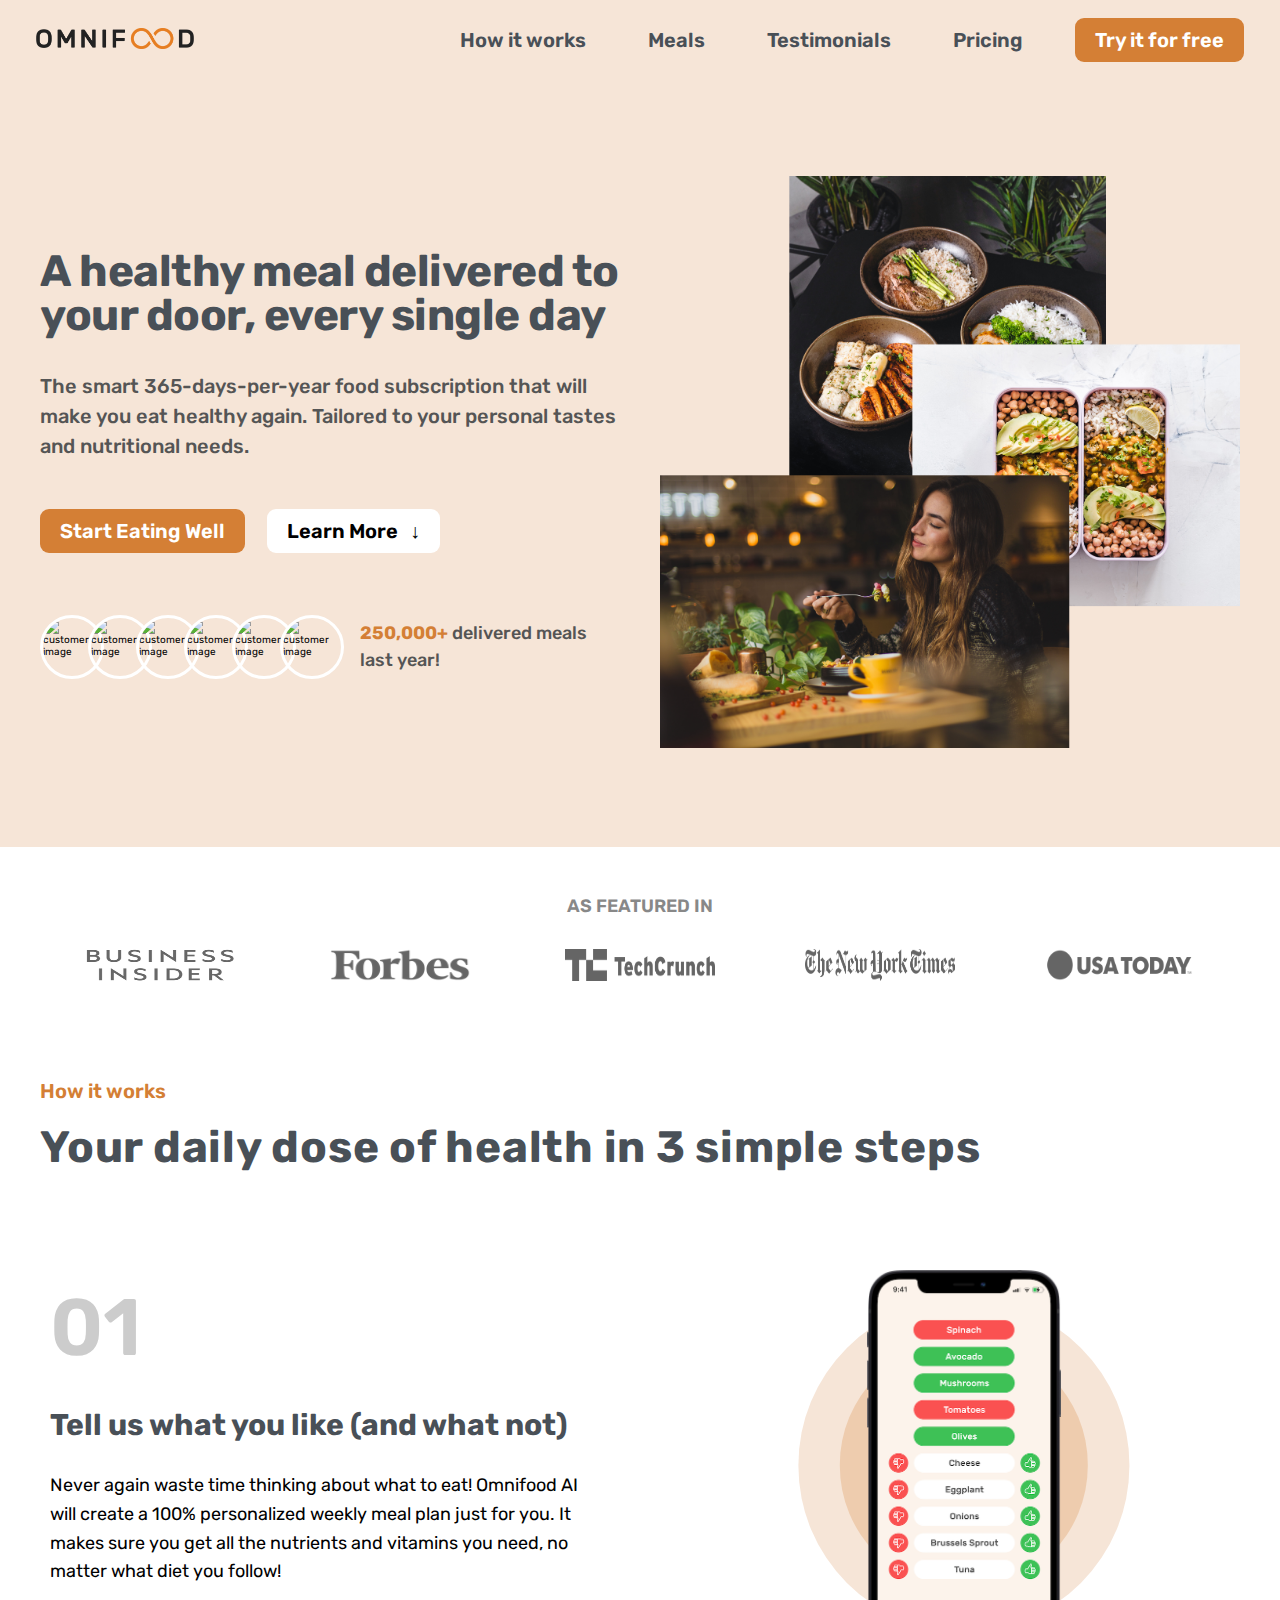
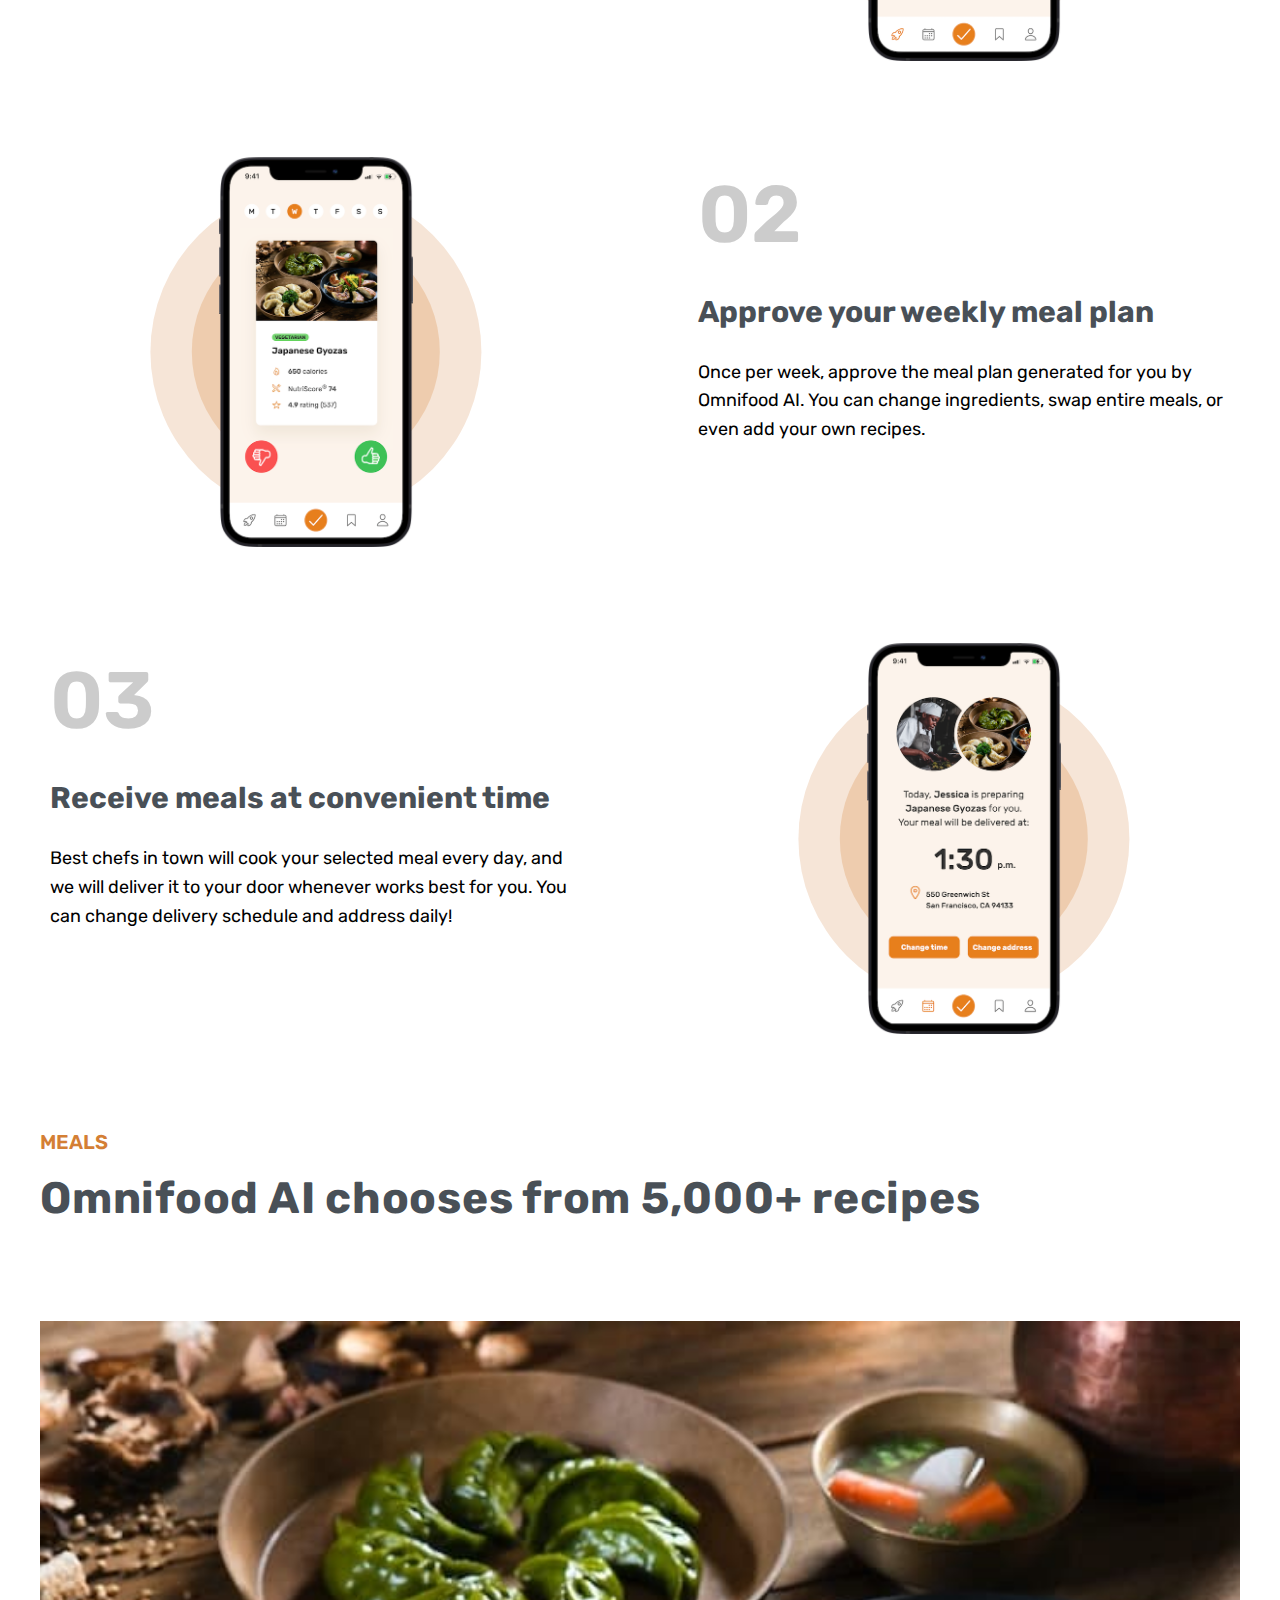
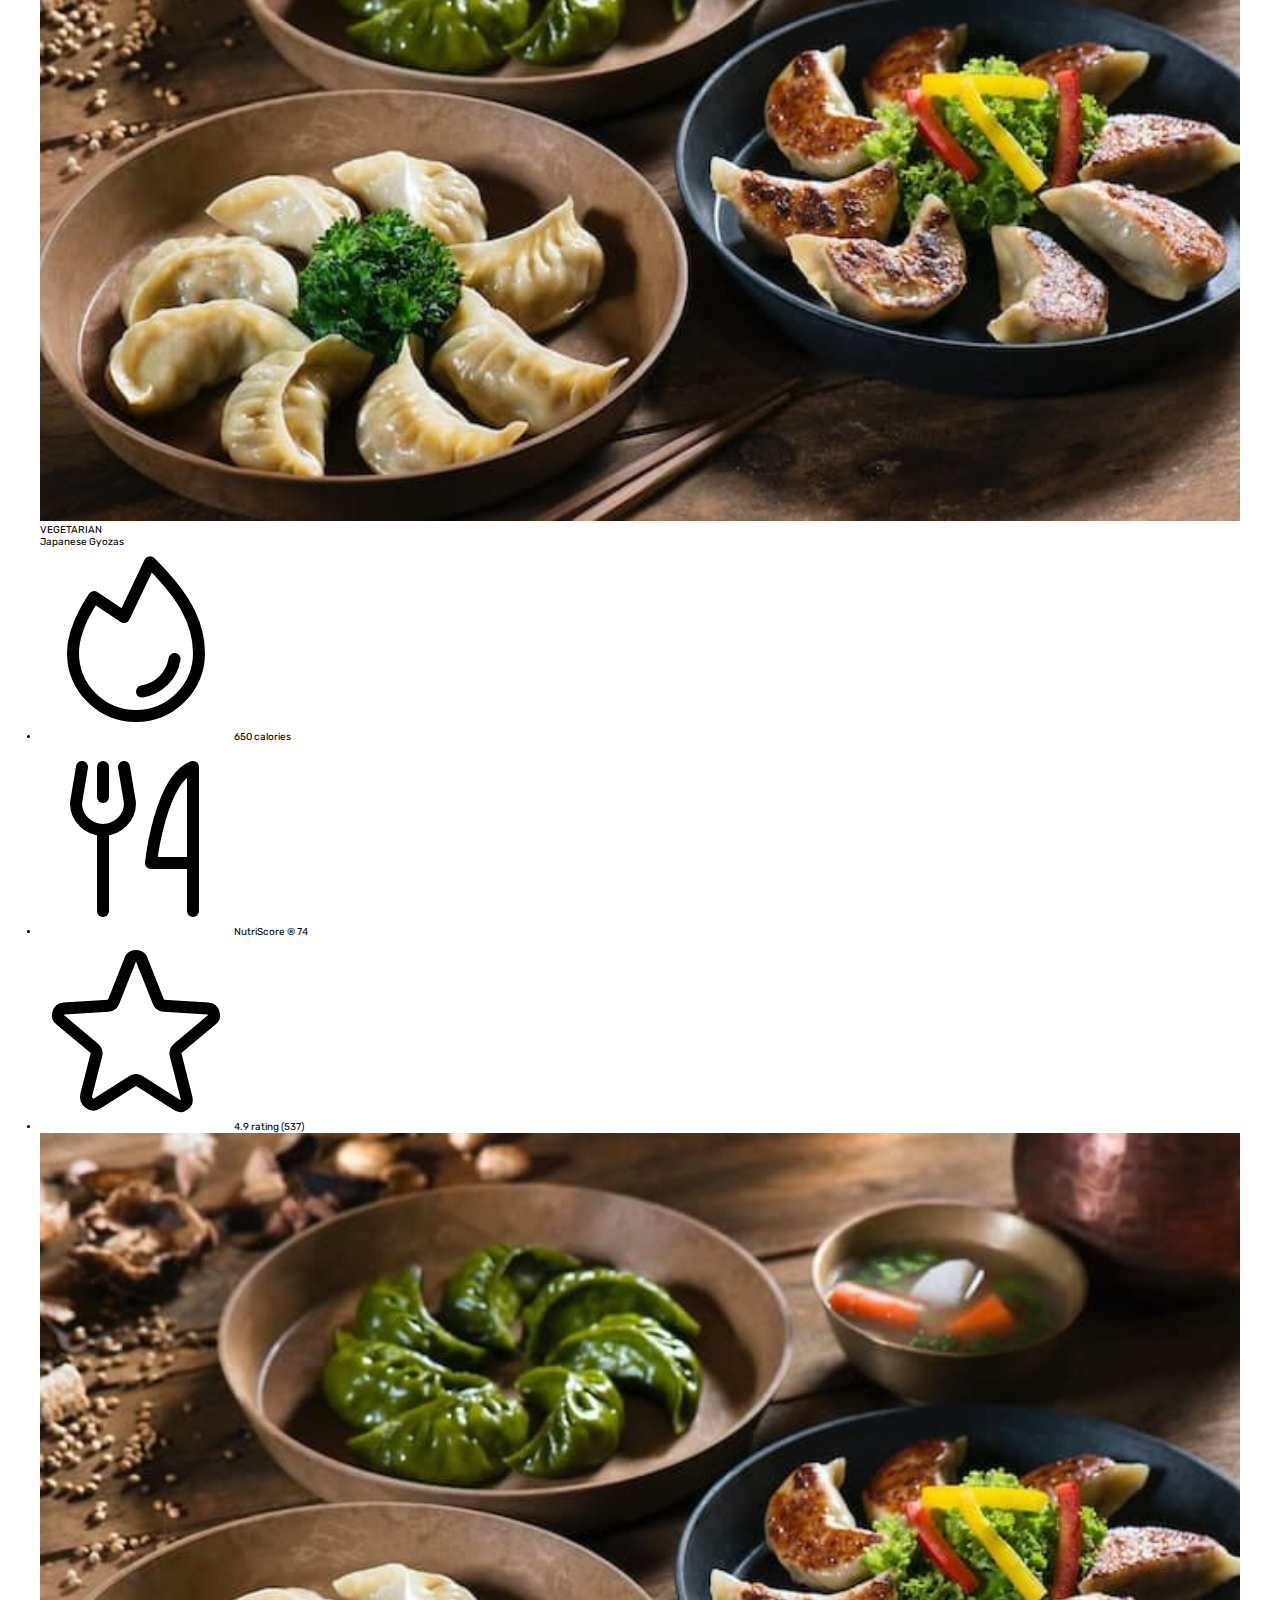
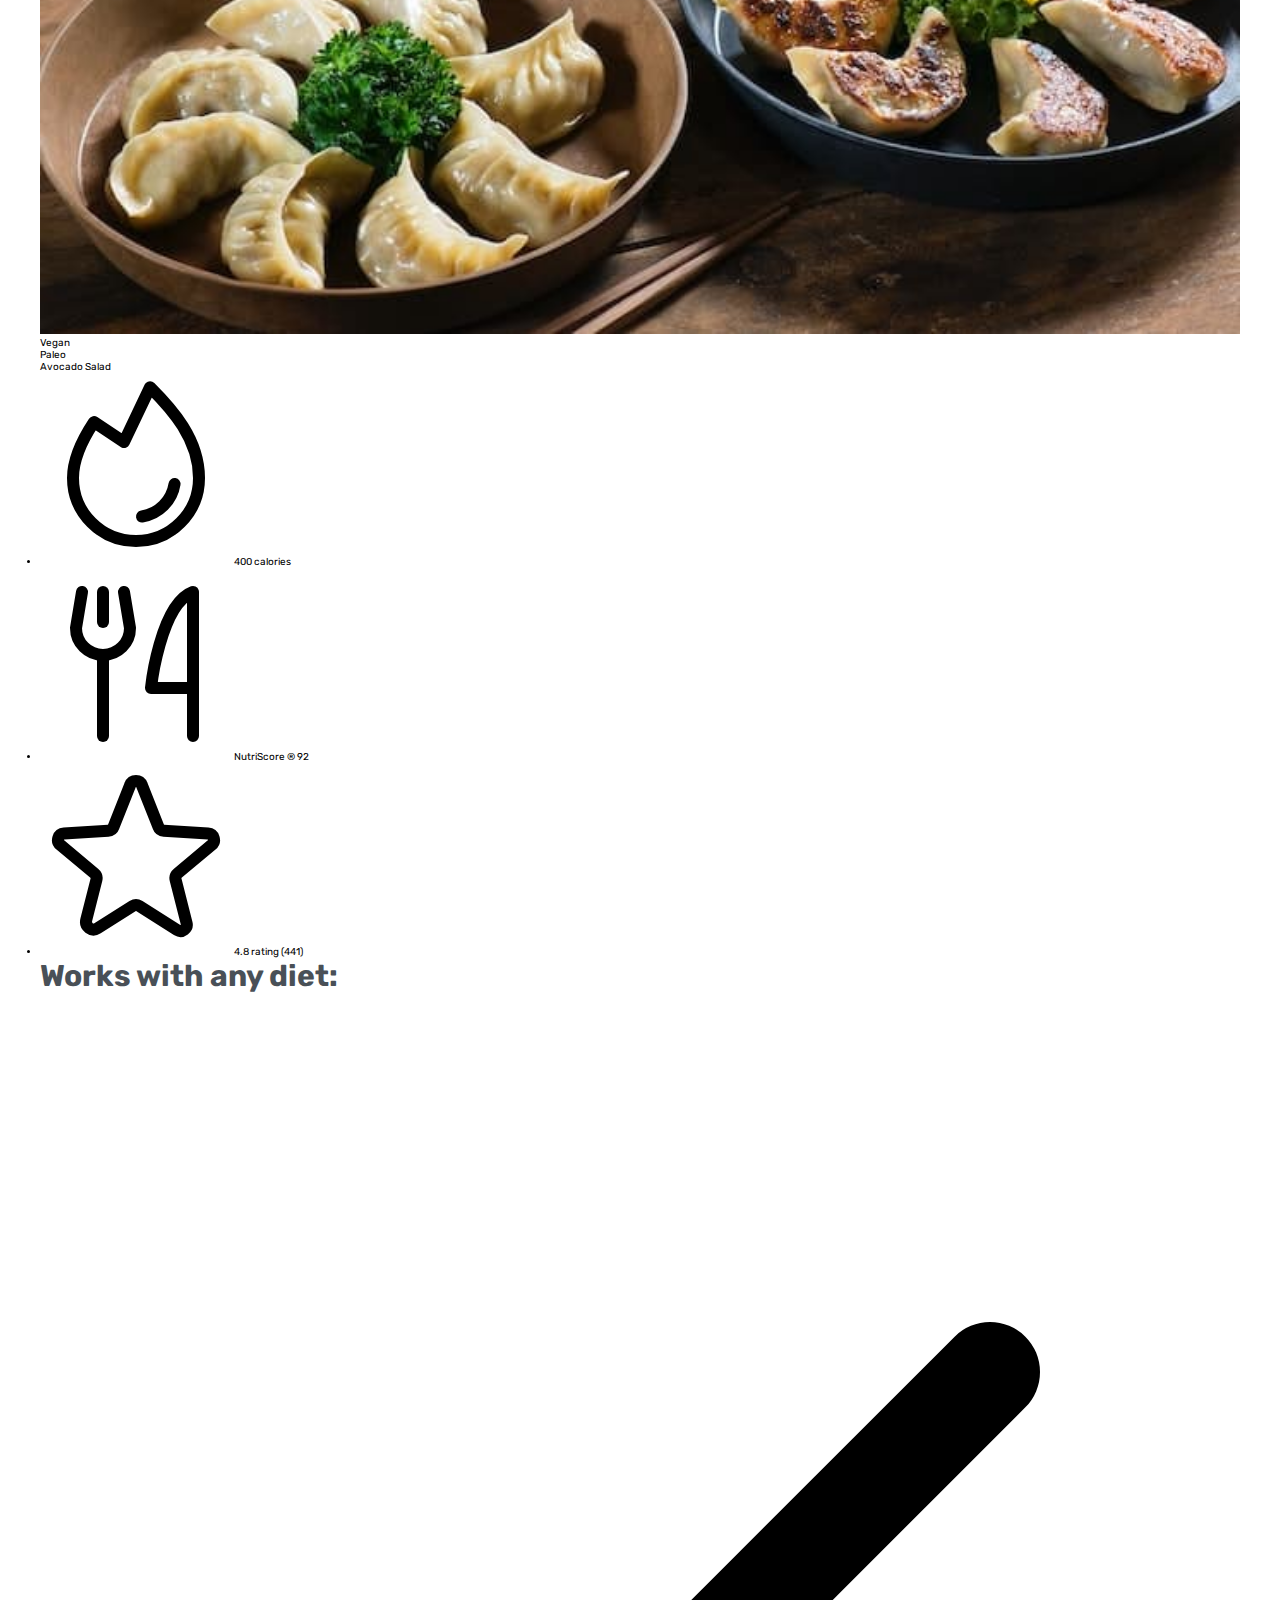
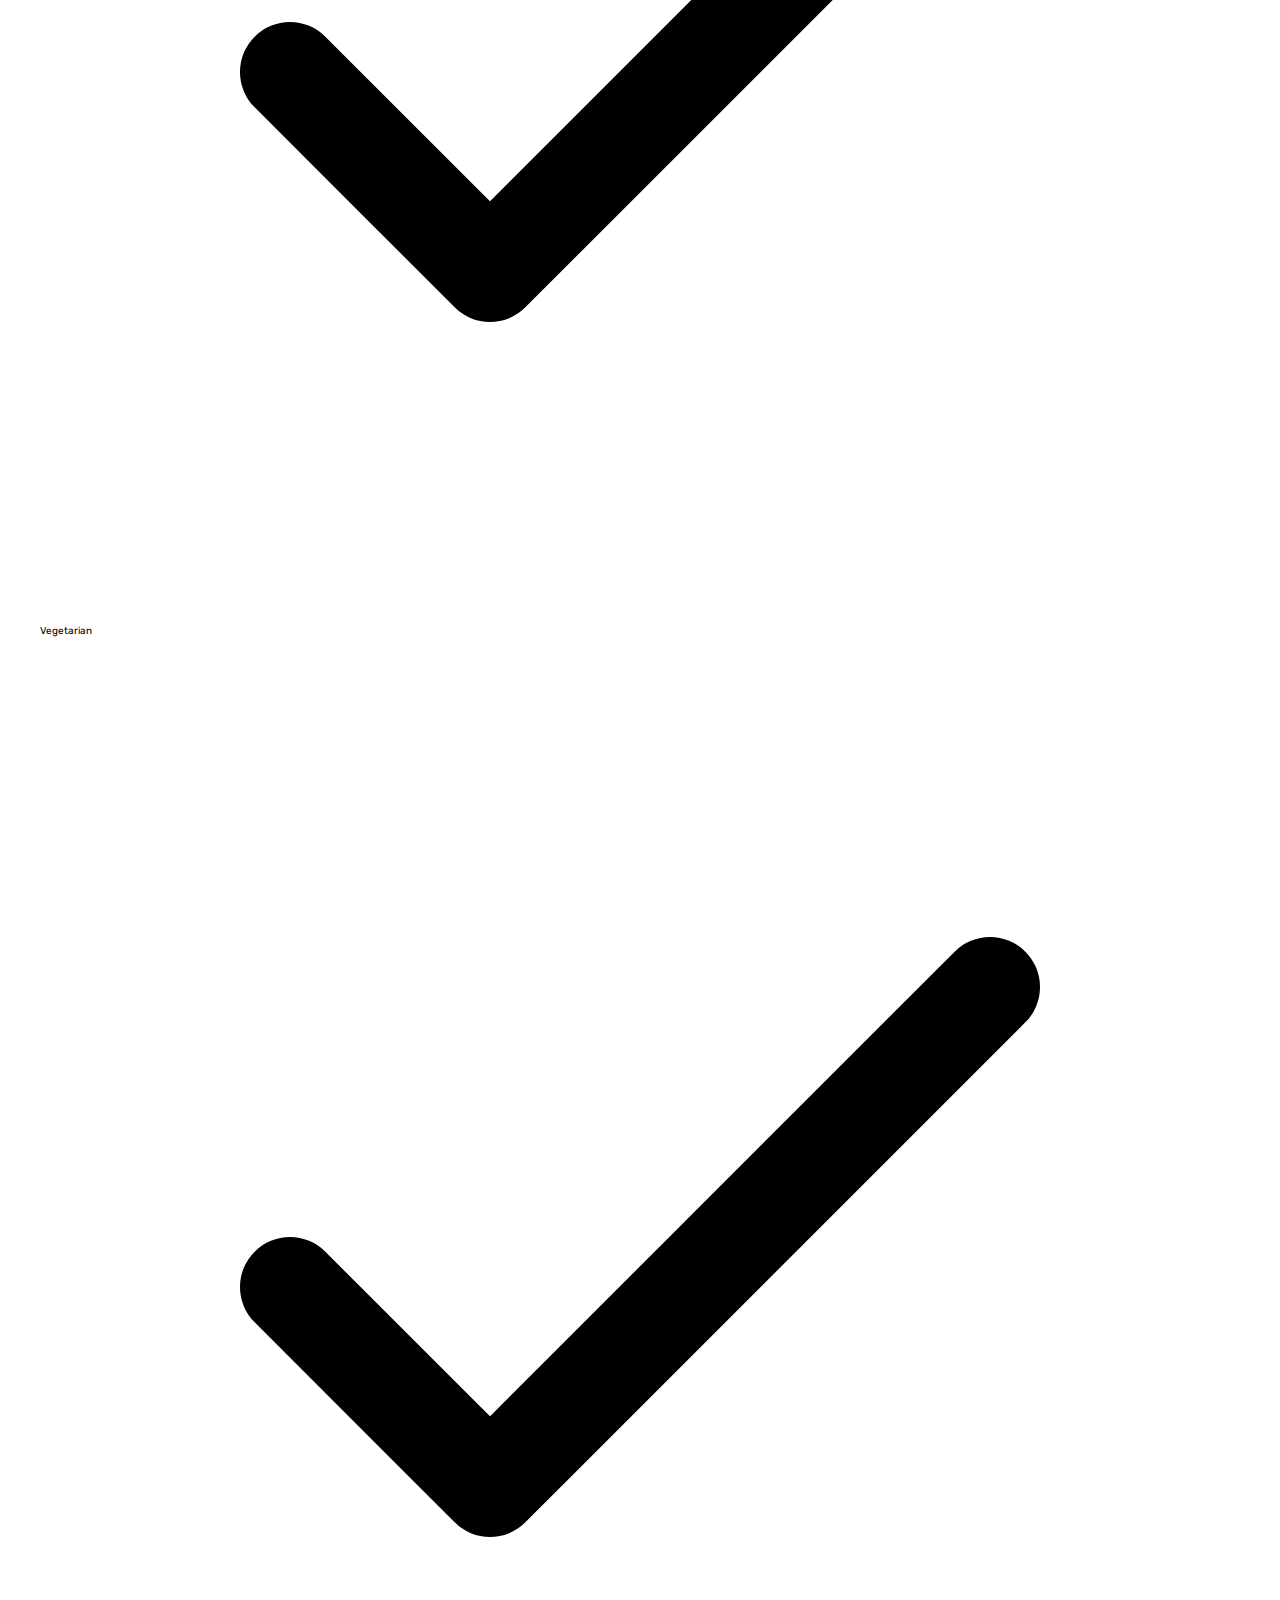
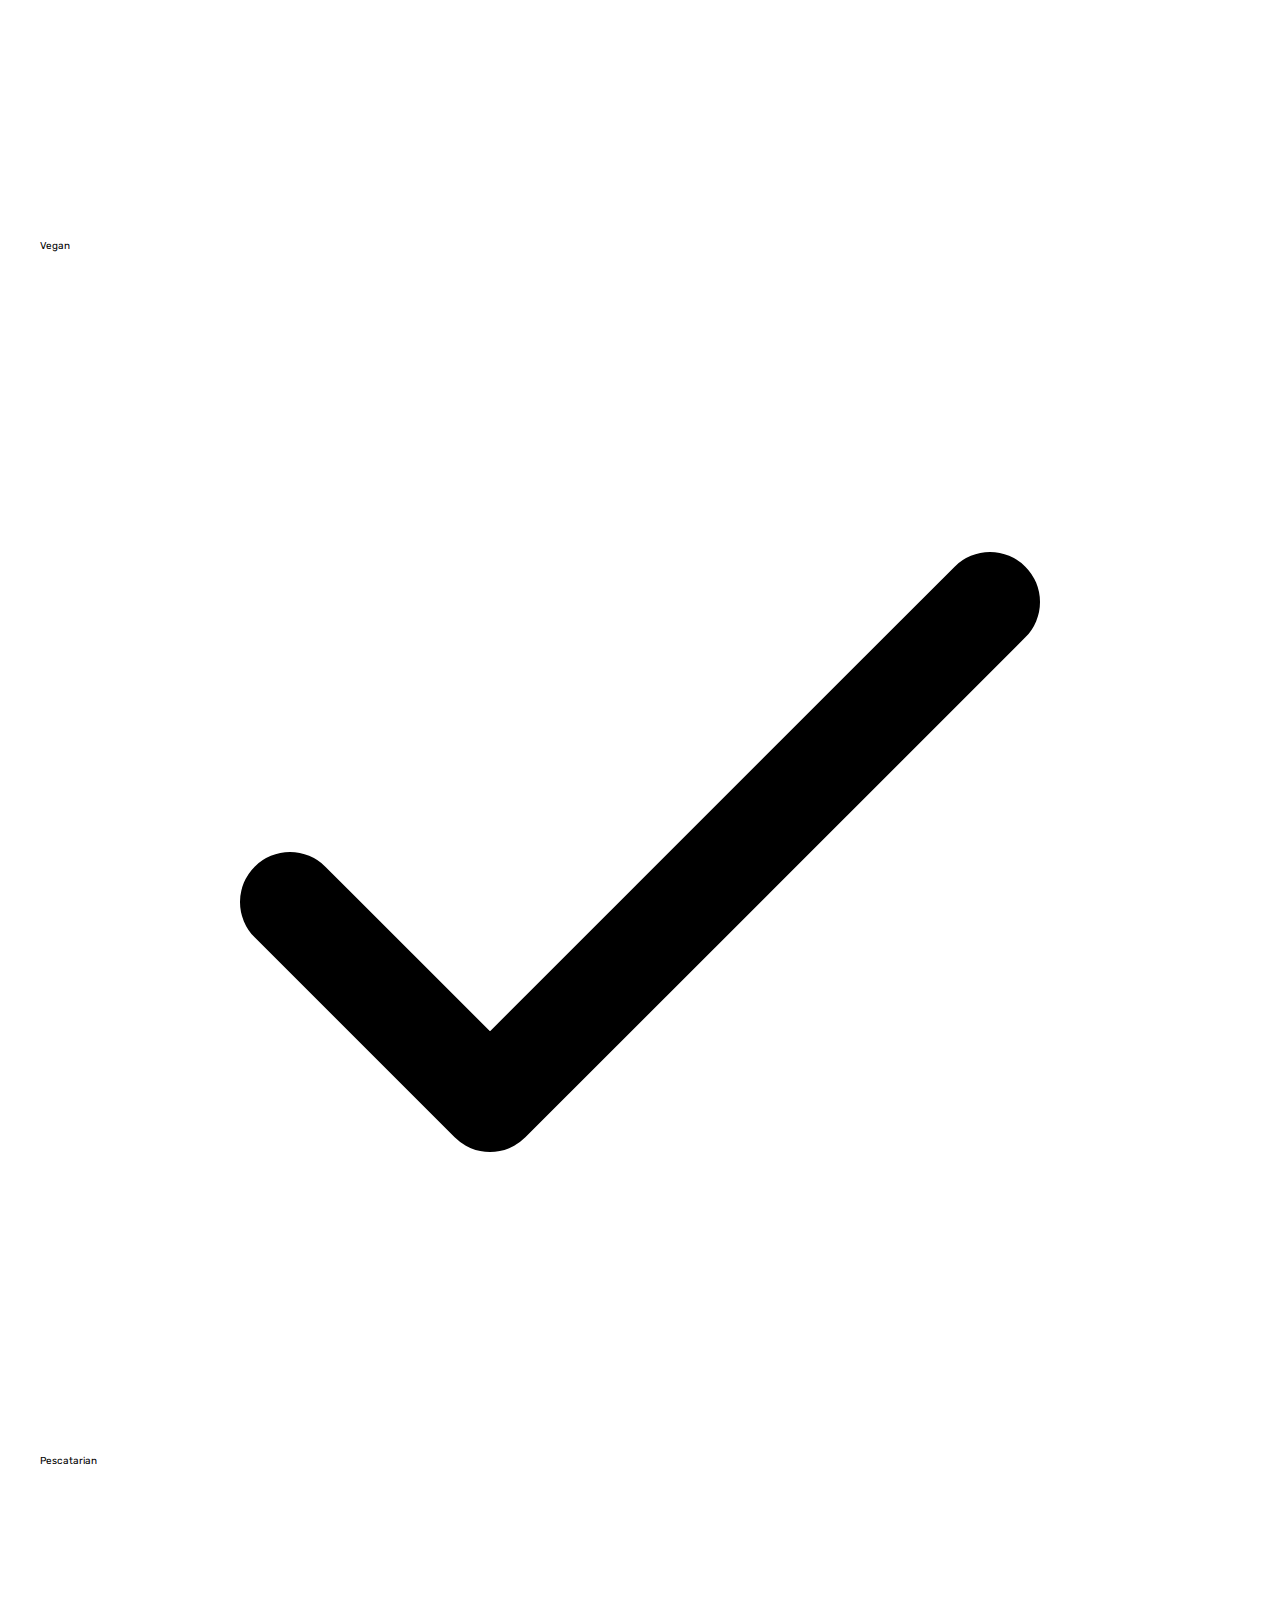
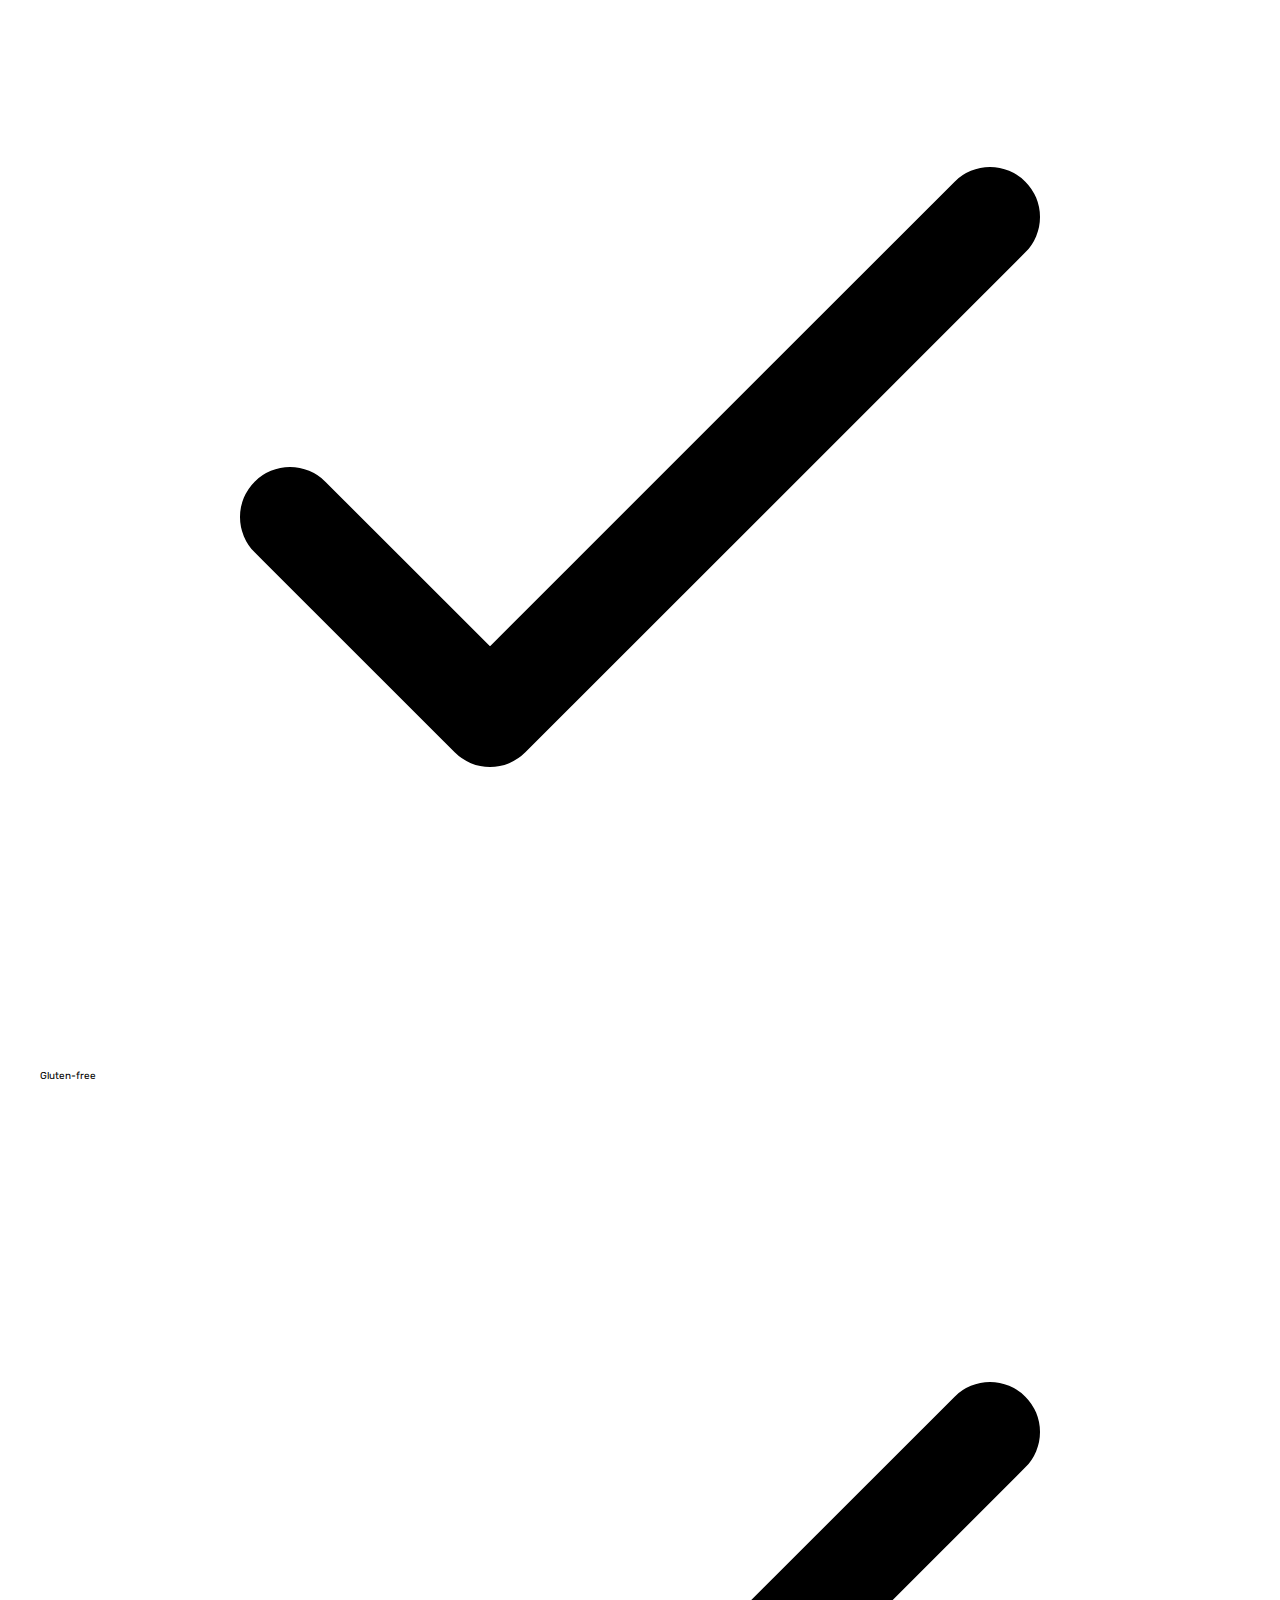
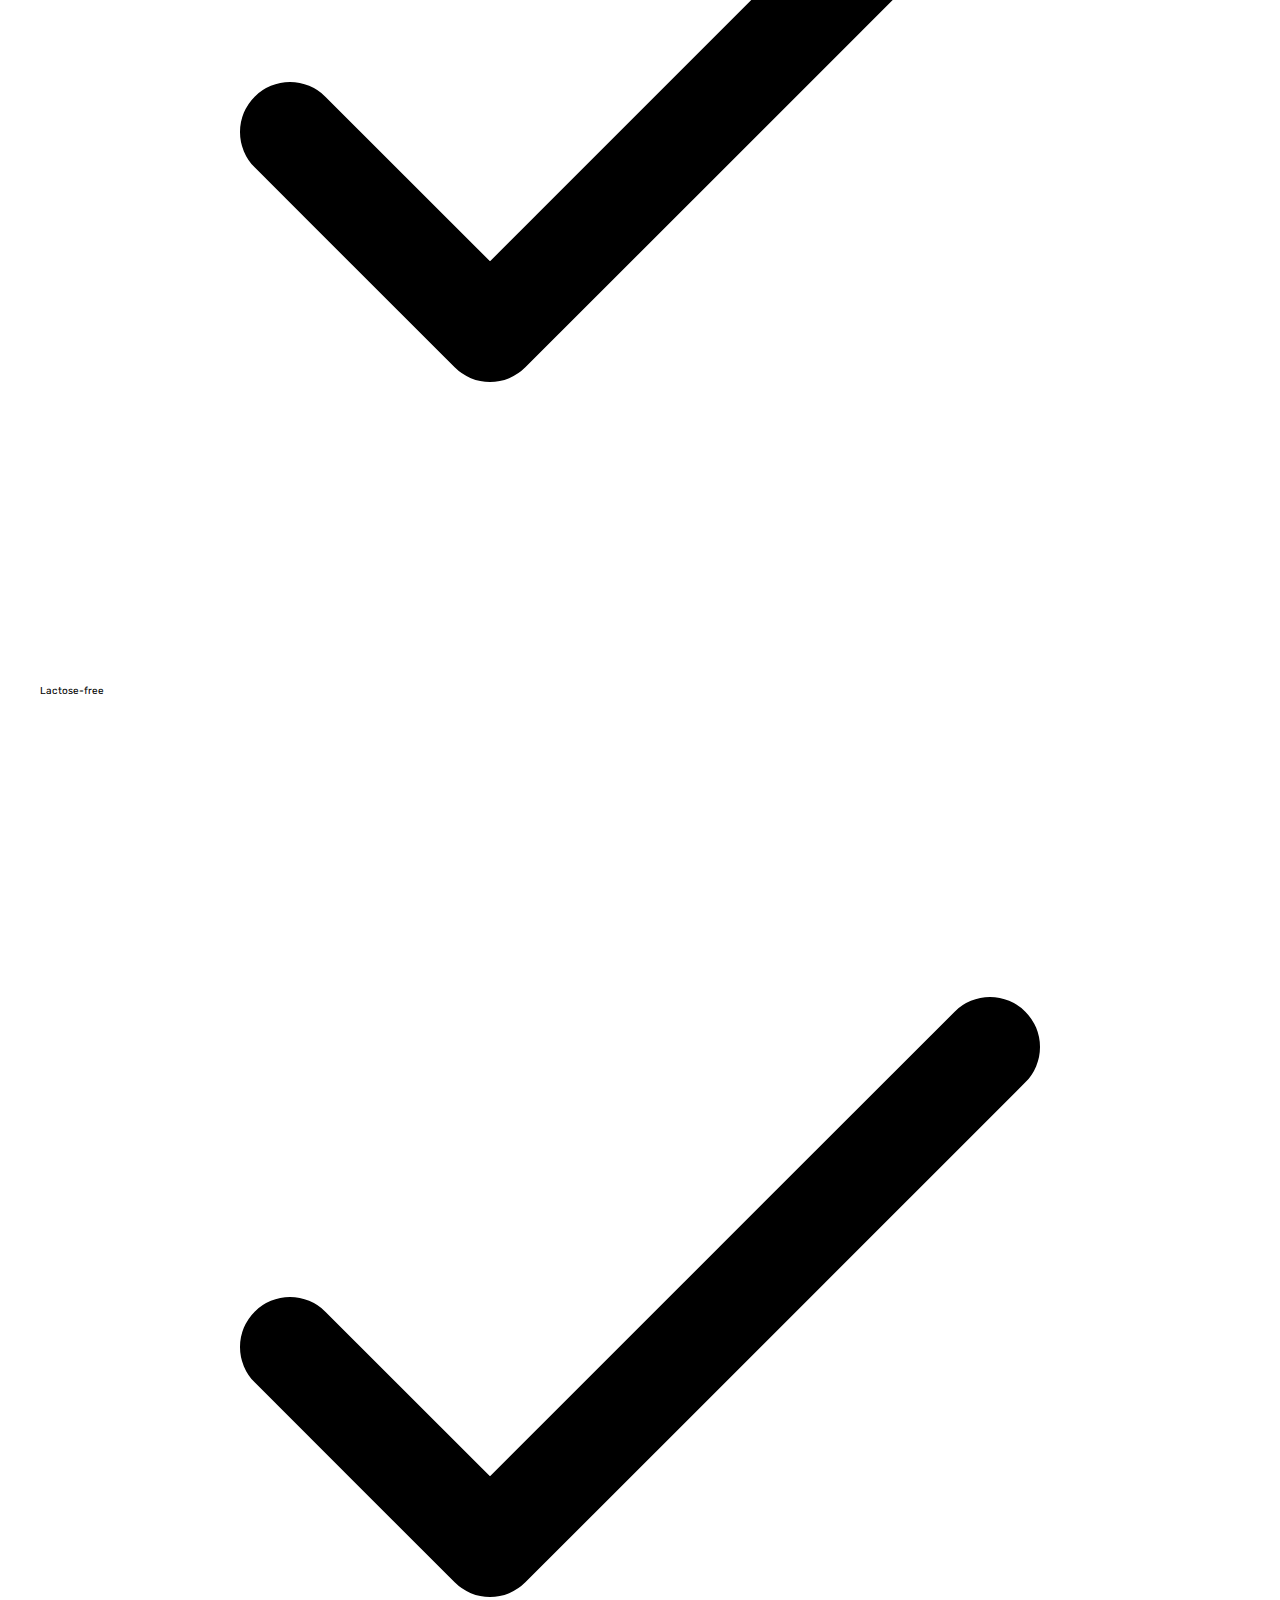
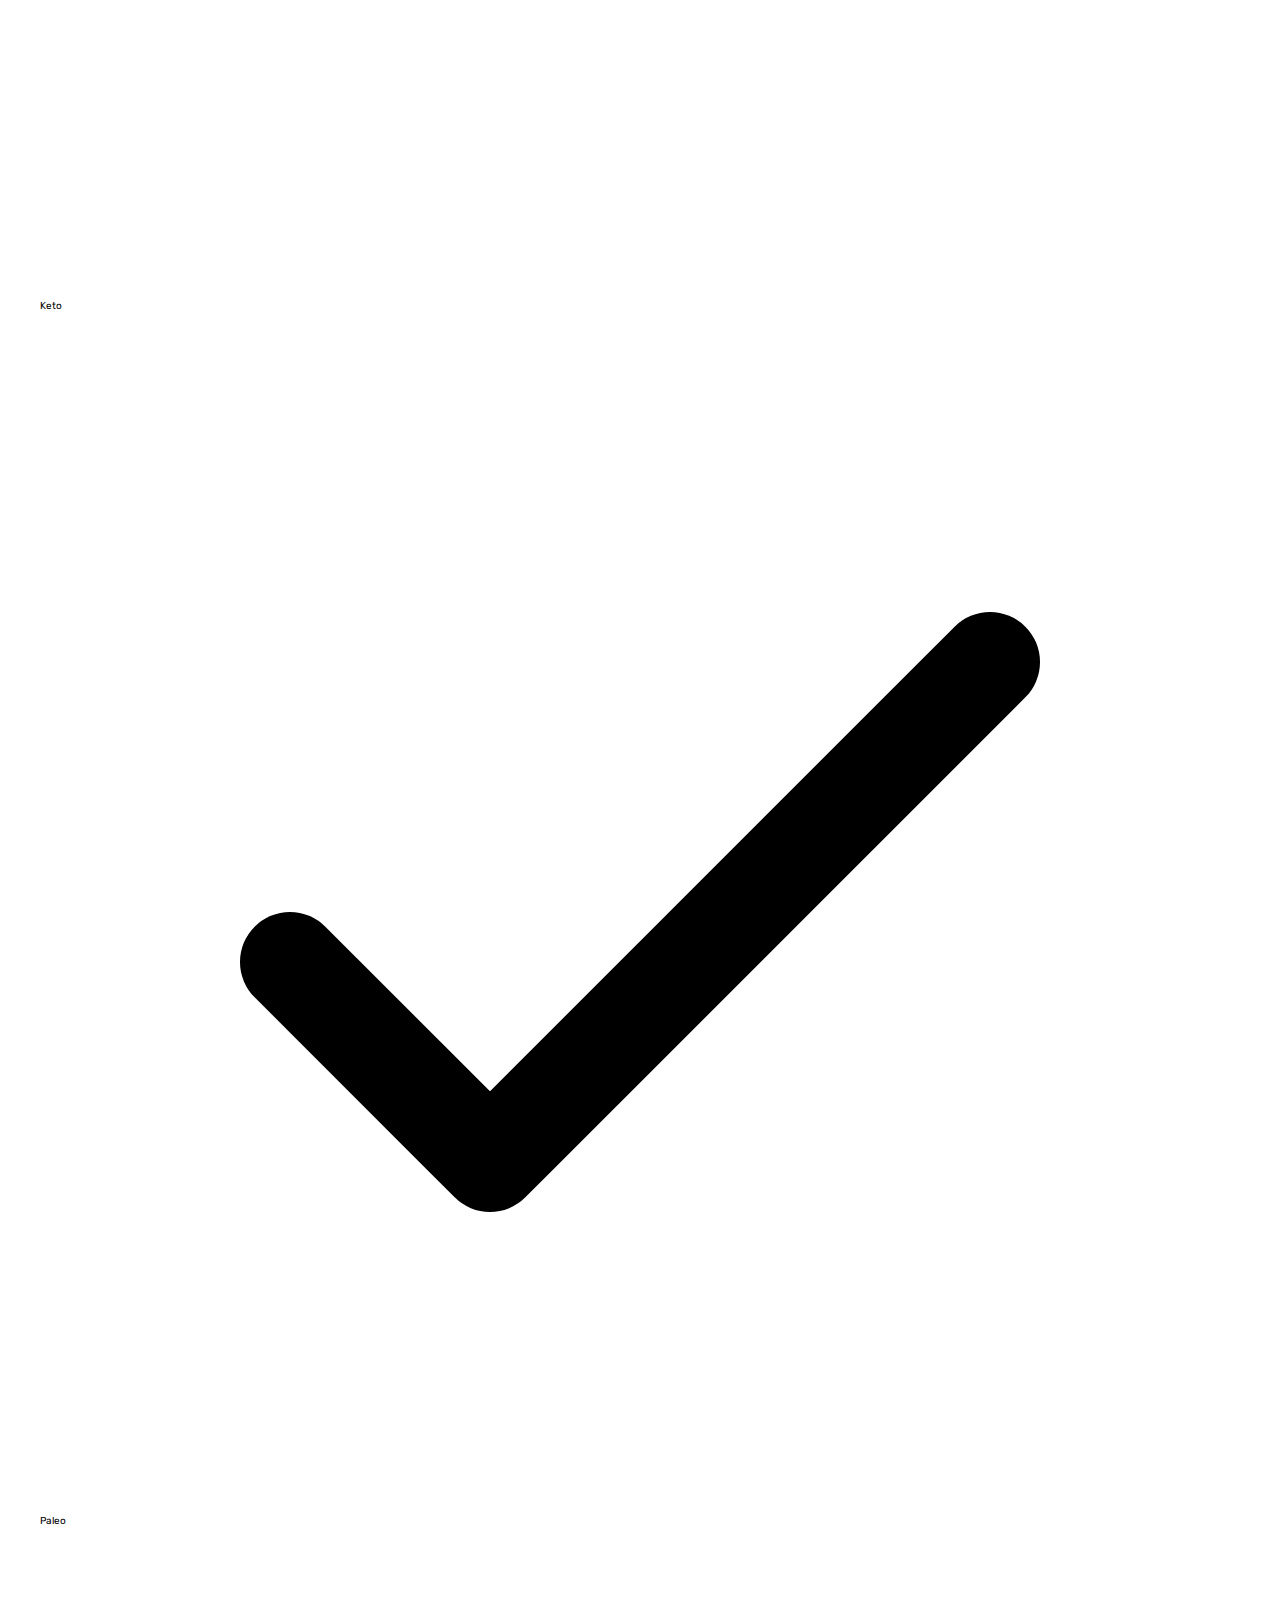
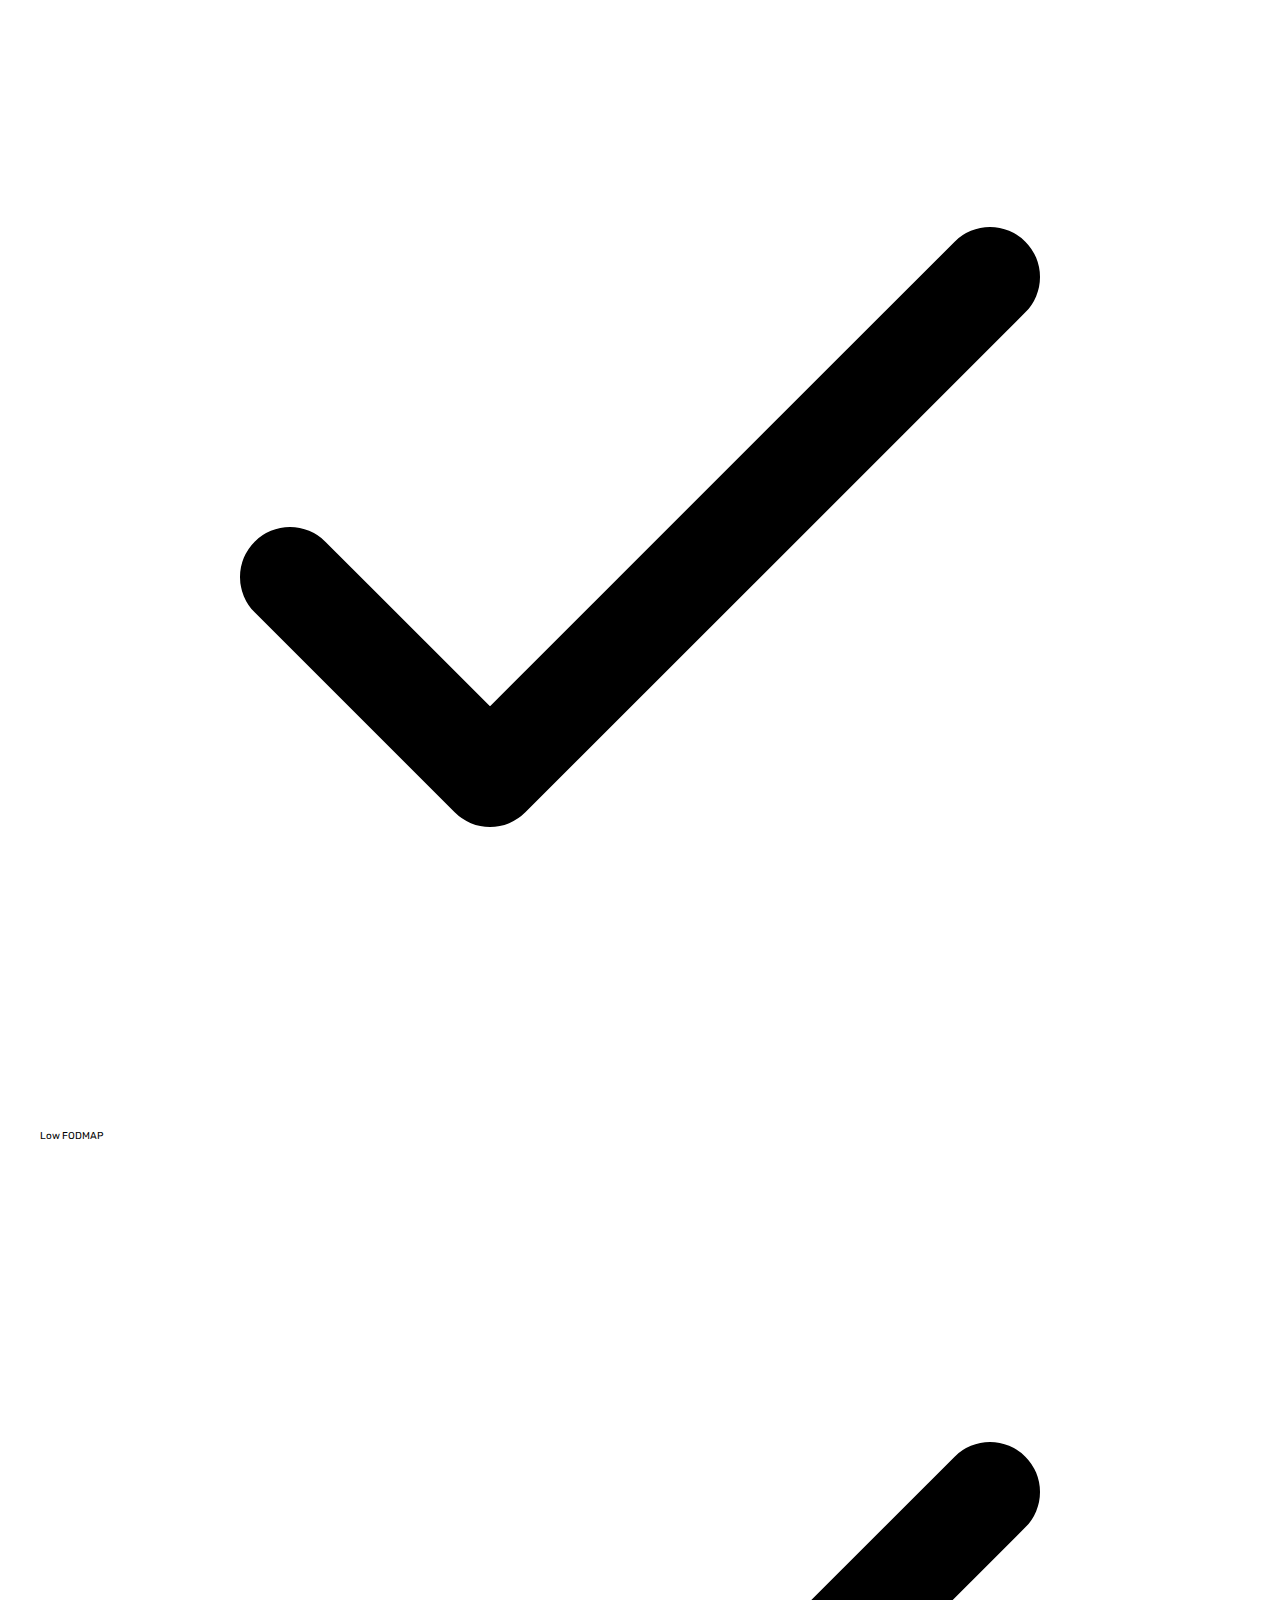
==== commit cf2c9385: "Add files via upload" ====
--- a/Omnifood.html
+++ b/Omnifood.html
@@ -5,15 +5,15 @@
     <meta http-equiv="X-UA-Compatible" content="IE=edge" />
     <meta name="viewport" content="width=device-width, initial-scale=1.0" />
     <title>Document</title>
-    <link rel="stylesheet" href="css/style.css" />
-    <link rel="stylesheet" href="css/howitworks.css" />
-    <link rel="stylesheet" href="css/testimonials.css" />
+    <link rel="stylesheet" href="style.css" />
+    <link rel="stylesheet" href="howitworks.css" />
+    <link rel="stylesheet" href="testimonials.css" />
     <link rel="preconnect" href="https://fonts.googleapis.com" />
     <link rel="preconnect" href="https://fonts.gstatic.com" crossorigin />
     <link rel="stylesheet" href="css/pricing.css" />
-    <link rel="stylesheet" href="css/cta.css" />
-    <link rel="stylesheet" href="css/footer.css" />
-    <link rel="stylesheet" href="css/quries.css" />
+    <link rel="stylesheet" href="cta.css" />
+    <link rel="stylesheet" href="footer.css" />
+    <link rel="stylesheet" href="quries.css" />
     <link
       href="https://fonts.googleapis.com/css2?family=Rubik:wght@400;600;700&display=swap"
       rel="stylesheet"11111
@@ -28,7 +28,7 @@
     <header class="header-container">
         <a href="#">
           <img
-          src="img/omnifood-logo.png"
+          src="omnifood-logo.png"
           alt="omnifood-logo"
           class="omnifood-logo"
           />
@@ -63,19 +63,19 @@
             <a href="#hero-howitworks" class="btn btn-outline">Learn More &nbsp; &darr;</a>
             <div class="images-container-box">
               <div class="images-container">
-                <img src="img/customers/customer-1.jpg" alt="customer image" />
-                <img src="img/customers/customer-2.jpg" alt="customer image" />
-                <img src="img/customers/customer-3.jpg" alt="customer image" />
-                <img src="img/customers/customer-4.jpg" alt="customer image" />
-                <img src="img/customers/customer-5.jpg" alt="customer image" />
-                <img src="img/customers/customer-6.jpg" alt="customer image" />
+                <img src="customers/customer-1.jpg" alt="customer image" />
+                <img src="customers/customer-2.jpg" alt="customer image" />
+                <img src="customers/customer-3.jpg" alt="customer image" />
+                <img src="customers/customer-4.jpg" alt="customer image" />
+                <img src="customers/customer-5.jpg" alt="customer image" />
+                <img src="customers/customer-6.jpg" alt="customer image" />
               </div>
 
               <p><span>250,000+</span> delivered meals last year!</p>
             </div>
           </div>
           <div class="hero-img-box">
-            <img src="img/hero.png" alt="bla bla bla" class="hero-img" />
+            <img src="hero.png" alt="bla bla bla" class="hero-img" />
           </div>
         </div>
       </section>
@@ -85,27 +85,27 @@
           <h2 class="heading-featured-in">AS FEATURED IN</h2>
           <div class="container-featured-in">
             <img
-              src="img/logos/business-insider.png"
+              src="business-insider.png"
               alt="business-insider-logo"
               class="business-insider logo"
             />
             <img
-              src="img/logos/forbes.png"
+              src="forbes.png"
               alt="forbes-logo"
               class="forbes logo"
             />
             <img
-              src="img/logos/techcrunch.png"
+              src="techcrunch.png"
               alt="techcrunch-logo"
               class="techcrunch logo"
             />
             <img
-              src="img/logos/the-new-york-times.png"
+              src="the-new-york-times.png"
               alt="the-new-york-times-logo"
               class="the-new-york-times logo"
             />
             <img
-              src="img/logos/usa-today.png"
+              src="usa-today.png"
               alt="usa-today-logo"
               class="usa-today logo"
             />
@@ -137,7 +137,7 @@
 
           <div class="step-img-box a2">
             <img
-              src="img/app/app-screen-1.png"
+              src="app-screen-1.png"
               alt="iphone img 1"
               class="step-img step-img1"
             />
@@ -147,7 +147,7 @@
 
           <div class="step-img-box">
             <img
-              src="img/app/app-screen-2.png"
+              src="app-screen-2.png"
               alt="iphone img 1"
               class="step-img step-img1"
             />
@@ -177,7 +177,7 @@
 
           <div class="step-img-box">
             <img
-              src="img/app/app-screen-3.png"
+              src="app-screen-3.png"
               alt="iphone img 1"
               class="step-img step-img1"
             />
@@ -196,7 +196,7 @@
 
           <div class="meals">
             <div class="meal1 meal">
-              <img class="meal-img" src="img/meals/meal-1.jpg" />
+              <img class="meal-img" src="meal-1.jpg" />
               <div class="main-pac">
                 <div class="pac">
                   <p class="meal-type">VEGETARIAN</p>
@@ -334,7 +334,7 @@
             </div>
 
             <div class="meal2 meal">
-              <img class="meal-img" src="img/meals/meal-1.jpg" />
+              <img class="meal-img" src="meal-1.jpg" />
               <div class="main-pac">
                 <div class="pac">
                   <div class="meal-flex">
@@ -647,7 +647,7 @@
           <div class="testimonial">
             <!-- 01 -->
             <figure class="testimonial-cell">
-              <img src="img/customers/dave.jpg" alt="customer image" />
+              <img src="dave.jpg" alt="customer image" />
               <p>
                 Inexpensive, healthy and great-tasting meals, without even
                 having to order manually! It feels truly magical.
@@ -656,7 +656,7 @@
             </figure>
             <!-- 02 -->
             <figure class="testimonial-cell">
-              <img src="img/customers/ben.jpg" alt="customer image" />
+              <img src="ben.jpg" alt="customer image" />
               <p>
                 The AI algorithm is crazy good, it chooses the right meals for
                 me every time. It's amazing not to worry about food anymore!
@@ -665,7 +665,7 @@
             </figure>
             <!-- 03 -->
             <figure class="testimonial-cell">
-              <img src="img/customers/steve.jpg" alt="customer image" />
+              <img src="steve.jpg" alt="customer image" />
               <p>
                 Omnifood is a life saver! I just started a company, so there's
                 no time for cooking. I couldn't live without my daily meals now!
@@ -674,7 +674,7 @@
             </figure>
             <!-- 04 -->
             <figure class="testimonial-cell">
-              <img src="img/customers/hannah.jpg" alt="customer image" />
+              <img src="hannah.jpg" alt="customer image" />
               <p>
                 I got Omnifood for the whole family, and it frees up so much
                 time! Plus, everything is organic and vegan and without plastic.
@@ -687,18 +687,18 @@
         <div class="testimonial-img">
           <div class="testimonial-img-container">
 
-            <figure class="test-image-holder"><img src="img/gallery/gallery-1.jpg" /></figure>
-            <figure class="test-image-holder"><img src="img/gallery/gallery-2.jpg" /></figure>
-            <figure class="test-image-holder"><img src="img/gallery/gallery-3.jpg" /></figure>
-            <figure class="test-image-holder"><img src="img/gallery/gallery-4.jpg" /></figure>
-            <figure class="test-image-holder"><img src="img/gallery/gallery-5.jpg" /></figure>
-            <figure class="test-image-holder"><img src="img/gallery/gallery-6.jpg" /></figure>
-            <figure class="test-image-holder"><img src="img/gallery/gallery-7.jpg" /></figure>
-            <figure class="test-image-holder"><img src="img/gallery/gallery-8.jpg" /></figure>
-            <figure class="test-image-holder"><img src="img/gallery/gallery-9.jpg" /></figure>
-            <figure class="test-image-holder"><img src="img/gallery/gallery-10.jpg" /></figure>
-            <figure class="test-image-holder"><img src="img/gallery/gallery-11.jpg" /></figure>
-            <figure class="test-image-holder"><img src="img/gallery/gallery-12.jpg" /></figure>
+            <figure class="test-image-holder"><img src="gallery-1.jpg" /></figure>
+            <figure class="test-image-holder"><img src="gallery-2.jpg" /></figure>
+            <figure class="test-image-holder"><img src="gallery-3.jpg" /></figure>
+            <figure class="test-image-holder"><img src="gallery-4.jpg" /></figure>
+            <figure class="test-image-holder"><img src="gallery-5.jpg" /></figure>
+            <figure class="test-image-holder"><img src="gallery-6.jpg" /></figure>
+            <figure class="test-image-holder"><img src="gallery-7.jpg" /></figure>
+            <figure class="test-image-holder"><img src="gallery-8.jpg" /></figure>
+            <figure class="test-image-holder"><img src="gallery-9.jpg" /></figure>
+            <figure class="test-image-holder"><img src="gallery-10.jpg" /></figure>
+            <figure class="test-image-holder"><img src="gallery-11.jpg" /></figure>
+            <figure class="test-image-holder"><img src="gallery-12.jpg" /></figure>
           </div>
         </figure>
         </section>
@@ -933,7 +933,7 @@
               <div>
               <a class="omnifood-logo" href="#">
                 <img
-                src="img/omnifood-logo.png"
+                src="omnifood-logo.png"
                 alt="omnifood-logo"
                 class="omnifood-logo"
                 />
--- a/style.css
+++ b/style.css
@@ -0,0 +1,291 @@
+html {
+  font-size: 62.5%;
+  overflow-x: hidden;
+
+  scroll-behavior: smooth;
+}
+
+* {
+  margin: 0;
+  padding: 0;
+}
+
+*:focus {
+  outline: none;
+  /* outline: 2px dotted #f6e5d7; */
+  /* outline-offset: 32px; */
+
+  box-shadow: 0 0 0 4.8px rgba(212, 127, 53, 0.554);
+}
+
+body {
+  overflow-x: hidden;
+  font-family: Rubik, sans-serif;
+}
+
+/* reusable grid */
+
+.container {
+  max-width: 120rem;
+  padding: 0 3.2rem;
+  margin: 0 auto;
+}
+
+.grid {
+  display: grid;
+  gap: 9.6rem;
+}
+
+.grid-2-cols {
+  grid-template-columns: repeat(2, 1fr);
+}
+
+.grid-3-cols {
+  grid-template-columns: repeat(3, 1fr);
+}
+
+.grid-4-cols {
+  grid-template-columns: repeat(4, 1fr);
+}
+
+.heading-secondary {
+  font-size: 4.8rem;
+  line-height: 1.2;
+  letter-spacing: -0.5px;
+  margin-bottom: 9.6rem;
+  color: black;
+}
+
+.heading-tertiary {
+  font-size: 3rem;
+  margin-bottom: 2.8rem;
+}
+
+.center {
+  /* text-align: center; */
+}
+
+.margin-bottom {
+  margin-bottom: 9.6rem;
+}
+
+/* header */
+
+/* sticky header */
+.sticky .hero-container {
+  position: sticky !important;
+  top: 0 !important;
+  width: 100% !important;
+  background-color: #fff !important;
+  height: 8rem !important;
+  padding-top: 0 !important;
+  padding-bottom: 0 !important;
+  background-color: #fff !important;
+  z-index: 999 !important;
+  box-shadow: 0 1.2rem 3.2rem rgba(0, 0, 0, 0.03) !important;
+}
+
+.sticky .section-hero {
+  margin-top: 9.6rem !important;
+}
+
+/* --- sticky header --- */
+
+header {
+  position: relative;
+}
+
+.header-container {
+  padding: 1.8rem 3.6rem;
+  background-color: #f6e5d7;
+
+  display: flex;
+  justify-content: space-between;
+  align-items: center;
+  position: relative;
+}
+
+.omnifood-logo {
+  width: 15.8rem;
+}
+
+.navigation {
+  font-size: 2rem;
+  font-weight: 500;
+}
+
+.nav-link-list {
+  list-style: none;
+
+  display: flex;
+  justify-content: space-between;
+  gap: 4.2rem;
+}
+
+.nav-links:link,
+.nav-links:visited {
+  display: inline-block;
+  text-decoration: none;
+  font-weight: 600;
+  color: #495057;
+  transition: background-color 0.5s;
+  padding: 10px;
+}
+
+.nav-links:hover,
+.nav-links:active {
+  color: #d47f35;
+  transition: all 0.5s;
+}
+
+.btn-icn {
+  display: none;
+  background: none;
+  border: none;
+  padding: 1rem;
+}
+.nav-icon-link {
+  background-color: none;
+  width: 4.8rem;
+  height: 4.8rem;
+}
+
+.nav-icon-link[name="close"] {
+  display: none;
+}
+
+.nav-last-link:link,
+.nav-last-link:visited {
+  padding: 10px 20px;
+  background-color: #d47f35;
+  color: #fff;
+  border-radius: 9px;
+}
+
+.nav-last-link:hover,
+.nav-last-link:active {
+  background-color: #fff;
+  color: #d47f35;
+}
+
+/* hero section */
+
+.hero-section {
+  background-color: #f6e5d7;
+}
+
+.hero-container {
+  max-width: 130rem;
+  margin: 0 auto;
+  font-family: Rubik, sans-serif;
+  padding: 9.6rem 2.4rem;
+  /* height: 80vh; */
+
+  display: grid;
+  grid-template-columns: 1fr 1fr;
+  align-items: center;
+  gap: 40px;
+}
+
+.hero-img-box {
+  width: 100%;
+}
+
+img {
+  width: 100%;
+  height: 100%;
+}
+
+.hero-heading {
+  font-size: 5.2rem;
+  line-height: 1;
+  margin-bottom: 3.4rem;
+  color: #495057;
+  letter-spacing: -0.5px;
+}
+
+.hero-description {
+  font-size: 2rem;
+  margin-bottom: 4.8rem;
+  font-weight: 500;
+  color: #555;
+  line-height: 1.5;
+}
+
+.btn:link,
+.btn:visited {
+  display: inline-block;
+  text-decoration: none;
+  font-size: 2rem;
+  font-weight: 600;
+  background-color: #d47f35;
+  padding: 10px 20px;
+  color: #fff;
+  border-radius: 9px;
+  transition: background-color box-shadow 0.5s;
+}
+
+.btn:hover,
+.btn:active {
+  background-color: #cf711f;
+  transition: background-color 1.5s;
+}
+
+.btn-right:link,
+.btn-right:visited {
+  margin-right: 2rem;
+}
+
+.btn-outline:link,
+.btn-outline:visited {
+  display: inline-block;
+  color: black;
+  text-decoration: none;
+  background-color: rgba(255, 255, 255);
+  transition: background-color 1.5s;
+}
+
+.btn-outline:hover,
+.btn-outline:active {
+  background-color: #f6e5d7;
+  box-shadow: inset 0 0 0 5px rgb(255, 255, 255, 0.4);
+  transition: background-color 1.5s;
+}
+
+/* images */
+
+.images-container-box {
+  margin-top: 6.2rem;
+  display: flex;
+  align-items: center;
+  gap: 1.6rem;
+}
+
+.images-container {
+  display: flex;
+  /* flex: 0; */
+}
+
+.images-container img {
+  width: 5.8rem;
+  height: 5.8rem;
+  border-radius: 50%;
+  margin-left: -1.6rem;
+  border: 3px solid white;
+}
+
+.images-container img:first-child {
+  margin: 0;
+}
+
+.images-container-box p {
+  font-size: 1.8rem;
+  font-weight: 500;
+  color: #555;
+  line-height: 1.5;
+}
+
+.images-container-box p span {
+  color: #d47f35;
+  font-weight: 700;
+}
--- a/howitworks.css
+++ b/howitworks.css
@@ -0,0 +1,109 @@
+/* how it works section */
+
+.step-img-box {
+  /* css trick for aligning images in css grid block*/
+  display: flex;
+  align-items: center;
+  justify-content: center;
+  position: relative;
+}
+
+.step-img {
+  width: 35%;
+  height: 100;
+}
+
+.step-img-box::before,
+.step-img-box::after {
+  content: "";
+  /* css trick */
+  display: block;
+  position: absolute;
+  border-radius: 50%;
+  top: 50%;
+  left: 50%;
+  transform: translate(-50%, -50%);
+}
+
+.step-img-box::before {
+  background-color: #f6e5d7;
+  width: 60%;
+  padding-bottom: 60%;
+  z-index: -2;
+}
+
+.step-img-box::after {
+  background-color: #eeccae;
+  width: 45%;
+  padding-bottom: 45%;
+  z-index: -1;
+}
+
+.step-text-box {
+  padding: 10px;
+}
+
+.heading-secondary {
+  font-size: 4.4rem;
+  color: #495057;
+  line-height: 1.2;
+  letter-spacing: 0.75px;
+  margin-bottom: 9.6rem;
+}
+
+.subheading {
+  font-size: 2rem;
+  color: #d47f35;
+  font-weight: 600;
+  margin-bottom: 1.8rem;
+  display: block;
+}
+
+.step-number {
+  font-size: 8rem;
+  font-weight: 600;
+  color: #ccc;
+  margin-bottom: 3.2rem;
+}
+
+.heading-tertiary {
+  font-size: 3rem;
+  margin-bottom: 2.8rem;
+  color: #495057;
+}
+
+.step-description {
+  font-size: 1.8rem;
+  line-height: 1.6;
+  align-self: center;
+}
+
+/* featured in section */
+
+.heading-featured-in {
+  font-size: 1.8rem;
+  font-weight: 600;
+  text-align: center;
+  padding: 4.8rem 0 3.2rem 0;
+  color: #888;
+}
+
+.container-featured-in {
+  display: flex;
+  justify-content: space-around;
+  margin-bottom: 9.8rem;
+}
+
+.logo {
+  width: 15rem;
+  height: 3.2rem;
+  align-self: center;
+  justify-self: center;
+  /* css trick */
+  filter: brightness(0);
+  opacity: 0.6;
+}
+
+.hero-howitworks {
+  margin-bottom: 9.6rem;
+}
--- a/testimonials.css
+++ b/testimonials.css
@@ -0,0 +1,84 @@
+.testimonial-section {
+  background-color: #f6e5d7;
+  /* margin-bottom: 9.6rem; */
+  display: grid;
+  grid-template-columns: 60fr 40fr;
+  gap: 4.8rem;
+  align-items: flex-end;
+}
+
+.testimonials {
+  /* padding: 9.6rem 6rem; */
+  padding: 9.6rem 6.4rem;
+  align-self: center;
+  justify-self: center;
+}
+
+.testimonial {
+  display: grid;
+  grid-template-columns: repeat(2, 1fr);
+  row-gap: 6.2rem;
+  column-gap: 9.6rem;
+}
+
+.testimonial-cell {
+  /* padding-bottom: 9.6rem; */
+  /* height: 9.6rem; */
+}
+
+.testimonial-cell img {
+  border-radius: 50%;
+  width: 6.8rem;
+  height: 6.8rem;
+  margin-bottom: 3.2rem;
+}
+
+.testimonial-cell p {
+  font-size: 1.8rem;
+  line-height: 1.6;
+  font-weight: 500;
+  color: #777;
+  margin-bottom: 4.8rem;
+}
+
+.testimonial-cell span {
+  font-size: 1.6rem;
+  font-weight: 500;
+  color: #999;
+}
+
+/* images */
+
+.testimonial-img {
+  align-self: center;
+  justify-self: center;
+}
+
+.test-image-holder {
+  overflow: hidden;
+}
+
+.testimonial-img-container {
+  /* width: 10rem; */
+  display: grid;
+  grid-template-columns: repeat(3, 1fr);
+  /* align-content: center; */
+  /* align-content: center; */
+  overflow: hidden;
+  gap: 3.2rem;
+}
+
+.test-image-holder {
+  /* display: block; */
+}
+
+.test-image-holder img:hover {
+  transform: scale(1.15);
+}
+
+.test-image-holder img {
+  width: 100%;
+  display: block;
+  border-radius: 0.6rem;
+  transition: all 0.4s;
+}
--- a/cta.css
+++ b/cta.css
@@ -0,0 +1,99 @@
+.section-cta {
+  margin-bottom: 9.6rem;
+}
+
+.cta-container {
+  display: grid;
+  grid-template-columns: 2fr 1fr;
+  background-color: #d47f35;
+  /* height: 60rem; */
+  border-radius: 2rem;
+  overflow: hidden;
+}
+
+.cta-image-box {
+  background-image: linear-gradient(
+      to right bottom,
+      rgba(170, 102, 42, 0.3),
+      rgba(212, 127, 53, 0.3)
+    ),
+    url("../img/eating.jpg");
+  background-size: cover;
+  background-position: center;
+}
+
+.cta-content-box {
+  color: #553315;
+  padding: 6.4rem 4.8rem 4.8rem 4.8rem;
+}
+
+.hs-cta {
+  padding: 0;
+  font-size: 5rem;
+  letter-spacing: -1px;
+  line-height: 1;
+  margin-bottom: 4.8rem;
+}
+
+.cta-text {
+  font-size: 1.8rem;
+  line-height: 1.5;
+  font-weight: 500;
+  margin-bottom: 6.4rem;
+}
+
+/* forms */
+
+.cta-form {
+  display: grid;
+  grid-template-columns: repeat(2, 1fr);
+  column-gap: 2.2rem;
+  row-gap: 3.2rem;
+}
+
+.cta-form label {
+  display: block;
+  font-size: 2rem;
+  font-weight: 600;
+  margin-bottom: 0.8rem;
+}
+
+.cta-form input,
+.cta-form select {
+  display: block;
+  font-size: 2rem;
+  padding: 1.2rem;
+  border-radius: 0.9rem;
+  border: none;
+  font-family: inherit;
+  background-color: #f6e5d7;
+}
+
+.cta-form::placeholder {
+  color: rgba(51, 51, 51, 0.01);
+}
+
+.cta-form *:focus {
+  outline: none;
+  /* outline: 2px dotted #f6e5d7;
+  outline-offset: 8px; */
+
+  box-shadow: 0 0 0 0.48rem rgba(255, 255, 255, 0.847);
+}
+
+.btn--form {
+  align-self: end;
+  font-size: 2rem;
+  padding: 1.2rem;
+  border-radius: 0.9rem;
+  font-weight: 600;
+  border: none;
+  background-color: #553315;
+  color: white;
+  transition: all 0.5s;
+}
+
+.btn--form:hover {
+  background-color: whitesmoke;
+  color: #553315;
+}
--- a/footer.css
+++ b/footer.css
@@ -0,0 +1,99 @@
+footer {
+  border-top: 0.1rem solid #ccc;
+  padding-top: 9.6rem;
+}
+
+.grid-footer {
+  display: grid;
+  grid-template-columns: 1.5fr 1.5fr 1fr 1fr 1fr;
+  justify-content: space-between;
+  gap: 3.2rem;
+
+  /* temp height */
+  margin-bottom: 9.6rem;
+}
+
+.footer-heading {
+  font-size: 1.8rem;
+  color: #553315;
+  font-weight: 600;
+  margin-bottom: 3.2rem;
+}
+
+.footer-nav ul {
+  list-style: none;
+}
+
+.footer-link:link,
+.footer-link:visited {
+  text-decoration: none;
+  font-size: 1.6rem;
+  color: #767676;
+  font-weight: 500;
+  margin-bottom: 2.4rem;
+  display: inline-block;
+  transition: all 0.4s;
+}
+
+.footer-link:hover,
+.footer-link:active {
+  color: #555;
+}
+
+.last-child {
+  margin-bottom: 0 !important;
+}
+
+/* logo */
+
+.footer-logo {
+  width: 3.2rem;
+  height: 3.2rem;
+  color: #d47f35;
+}
+
+.logo-container {
+  display: flex;
+  gap: 1.8rem;
+  margin-top: 3.2rem;
+}
+
+/*  */
+
+.grid1,
+.grid2 {
+  display: flex;
+  flex-direction: column;
+}
+
+.copyright {
+  font-size: 1.6rem;
+  color: #767676;
+  line-height: 1.6;
+  margin-top: auto;
+}
+
+/* contact-link */
+
+.address {
+  font-size: 1.6rem;
+  color: #767676;
+  line-height: 1.6;
+}
+
+.contact-link-container {
+  margin-top: auto;
+}
+
+.contact-link {
+  display: block;
+  font-style: initial;
+  text-decoration: none;
+  margin-bottom: 1rem;
+  font-size: 1.6rem;
+  color: #767676;
+}
+
+.contact-link:last-child {
+  margin-bottom: 0;
+}
--- a/quries.css
+++ b/quries.css
@@ -0,0 +1,347 @@
+/* smaller desktop */
+
+@media (max-width: 84em) {
+  .hero-container {
+    max-width: 120rem;
+  }
+
+  .hero-heading {
+    font-size: 4.4rem;
+  }
+
+  .testimonial-img-container {
+    display: grid;
+    grid-template-columns: repeat(2, 1fr);
+  }
+}
+
+/* landscape tablet 120rem */
+@media (max-width: 75em) {
+  html {
+    font-size: 56.25%;
+  }
+
+  .heading-secondary {
+    font-size: 3.6rem;
+  }
+
+  .heading-tertiary {
+    font-size: 2.4rem;
+  }
+
+  .header-container {
+    padding: 1.4rem 2.4rem;
+  }
+
+  .nav-link-list {
+    gap: 3.2rem;
+  }
+
+  .grid {
+    gap: 6.4rem;
+  }
+
+  .testimonial {
+    row-gap: 5.4rem;
+    column-gap: 6.8rem;
+  }
+
+  .testimonials {
+    /* padding: 9.6rem 6rem; */
+    padding: 9.6rem 3.2rem;
+    align-self: center;
+    justify-self: center;
+  }
+}
+
+/* tablets */
+
+@media (max-width: 60em) {
+  .step-img {
+    width: 30%;
+  }
+
+  .hero-container {
+    grid-template-columns: 1fr;
+    gap: 2.8rem;
+  }
+
+  .hero-text-box {
+    text-align: center;
+  }
+
+  .images-container-box {
+    justify-content: center;
+    margin-top: 4.8rem;
+  }
+
+  .hero-img-box {
+    justify-self: center;
+    text-align: center;
+    width: 60%;
+  }
+
+  .nav-links:link {
+    padding: 8px;
+  }
+
+  .logo {
+    height: 2.4rem;
+  }
+
+  .step-number {
+    font-size: 6.4rem;
+  }
+
+  .main-pac {
+    padding: 2.4rem;
+  }
+
+  .testimonial-section {
+    grid-template-columns: 1fr;
+  }
+
+  .testimonial-img-container {
+    grid-template-columns: repeat(6, 1fr);
+  }
+
+  .cta-container {
+    grid-template-columns: 60fr 40fr;
+  }
+
+  .cta-form {
+    grid-template-columns: repeat(1, 1fr);
+  }
+
+  .cta-form input {
+    width: 95%;
+  }
+
+  .cta-form select {
+    width: 100%;
+  }
+
+  .btn--form {
+    margin-top: 0.5rem;
+  }
+
+  .navigation {
+    font-size: 3.6rem;
+    position: absolute;
+    background-color: #fffffff6;
+    top: 0;
+    left: 0;
+    width: 100%;
+    height: 100vh;
+    transform: translateX(100%);
+
+    display: flex !important;
+    align-items: center;
+    justify-content: center;
+    transition: all 0.5s ease-in;
+
+    /* display: none cannot be as we cannot add animations
+    /* 1) hide visibility */
+    opacity: 0;
+
+    /* hide from keyboard keys */
+    pointer-events: none;
+
+    /* hide from screen readers */
+    visibility: hidden;
+  }
+
+  .btn-icn {
+    display: inline-block;
+    z-index: 9999;
+  }
+
+  .nav-open .navigation {
+    opacity: 1;
+    pointer-events: all;
+    visibility: visible;
+    transform: translateX(0);
+  }
+
+  .nav-open .nav-icon-link[name="close"] {
+    display: block;
+  }
+
+  .nav-open .nav-icon-link[name="menu"] {
+    display: none;
+  }
+
+  .nav-open .nav-link-list {
+    flex-direction: column;
+    gap: 6.4rem;
+  }
+}
+
+@media (max-width: 60em) {
+  .step-img {
+    width: 35%;
+    height: 60%;
+  }
+
+  .meals {
+    grid-template-columns: 1fr 1fr !important;
+  }
+
+  .meal3 {
+    grid-column: 1/-1;
+    justify-self: center;
+  }
+}
+
+@media (max-width: 44em) {
+  .feature-container,
+  .meals {
+    grid-template-columns: repeat(2, 1fr) !important;
+  }
+
+  .footer-link:link,
+  .footer-link:visited {
+    margin-bottom: 1.2rem;
+  }
+
+  .grid-footer {
+    grid-template-columns: repeat(6, 1fr);
+  }
+
+  .nav-col {
+    grid-row: 1;
+    grid-column: span 2;
+  }
+
+  .logo-col,
+  .address-col {
+    grid-row: 2;
+    grid-column: span 3;
+    justify-self: center;
+  }
+
+  .heading-secondary {
+    margin-bottom: 4.8rem;
+  }
+}
+
+@media (max-width: 38em) {
+  .step-img {
+    width: 35%;
+    height: 50%;
+  }
+}
+
+/* mobile */
+
+@media (max-width: 35em) {
+  html {
+    font-size: 50%;
+  }
+
+  .images-container-box {
+    flex-direction: column;
+    gap: 2.4rem;
+    margin-bottom: 3.2rem;
+  }
+
+  .container-featured-in {
+    display: grid;
+    grid-template-columns: 1fr 1fr;
+    row-gap: 3.2rem;
+  }
+
+  .heading-featured-in {
+    font-size: 1.8rem;
+  }
+
+  .usa-today {
+    grid-column: 1/-1;
+  }
+
+  .step-number {
+    font-size: 5.4rem;
+  }
+
+  .grid-2-cols {
+    grid-template-columns: 1fr;
+  }
+
+  .step-img {
+    width: 25%;
+    height: 100%;
+  }
+
+  .a3 {
+    order: -3;
+  }
+
+  .a2 {
+    order: -2;
+  }
+
+  .a1 {
+    order: -1;
+  }
+
+  .meals {
+    grid-template-columns: 1fr !important;
+  }
+
+  .meal {
+    width: 75%;
+  }
+
+  .testimonials {
+    padding: 4.8rem 2.4rem;
+  }
+
+  .testimonial {
+    grid-template-columns: 1fr;
+  }
+
+  .testimonial-img-container {
+    grid-template-columns: repeat(4, 1fr);
+    justify-content: space-around;
+    padding: 2rem;
+  }
+
+  .starter,
+  .complete {
+    justify-self: center;
+  }
+
+  .cta-container {
+    grid-template-rows: 10fr 30fr;
+    background-position: top;
+  }
+
+  .cta-content-box {
+    grid-row: 2;
+    grid-column: 1/-1;
+  }
+
+  .cta-image-box {
+    grid-column: 1/-1;
+  }
+
+  .grid-footer {
+    display: flex;
+    flex-direction: column;
+    align-items: center;
+  }
+
+  .logo-col,
+  .address-col,
+  .nav-col {
+    text-align: center;
+  }
+
+  .logo-container {
+    justify-content: center;
+  }
+
+  .testimonial-img-container {
+    gap: 1.8rem;
+  }
+}
